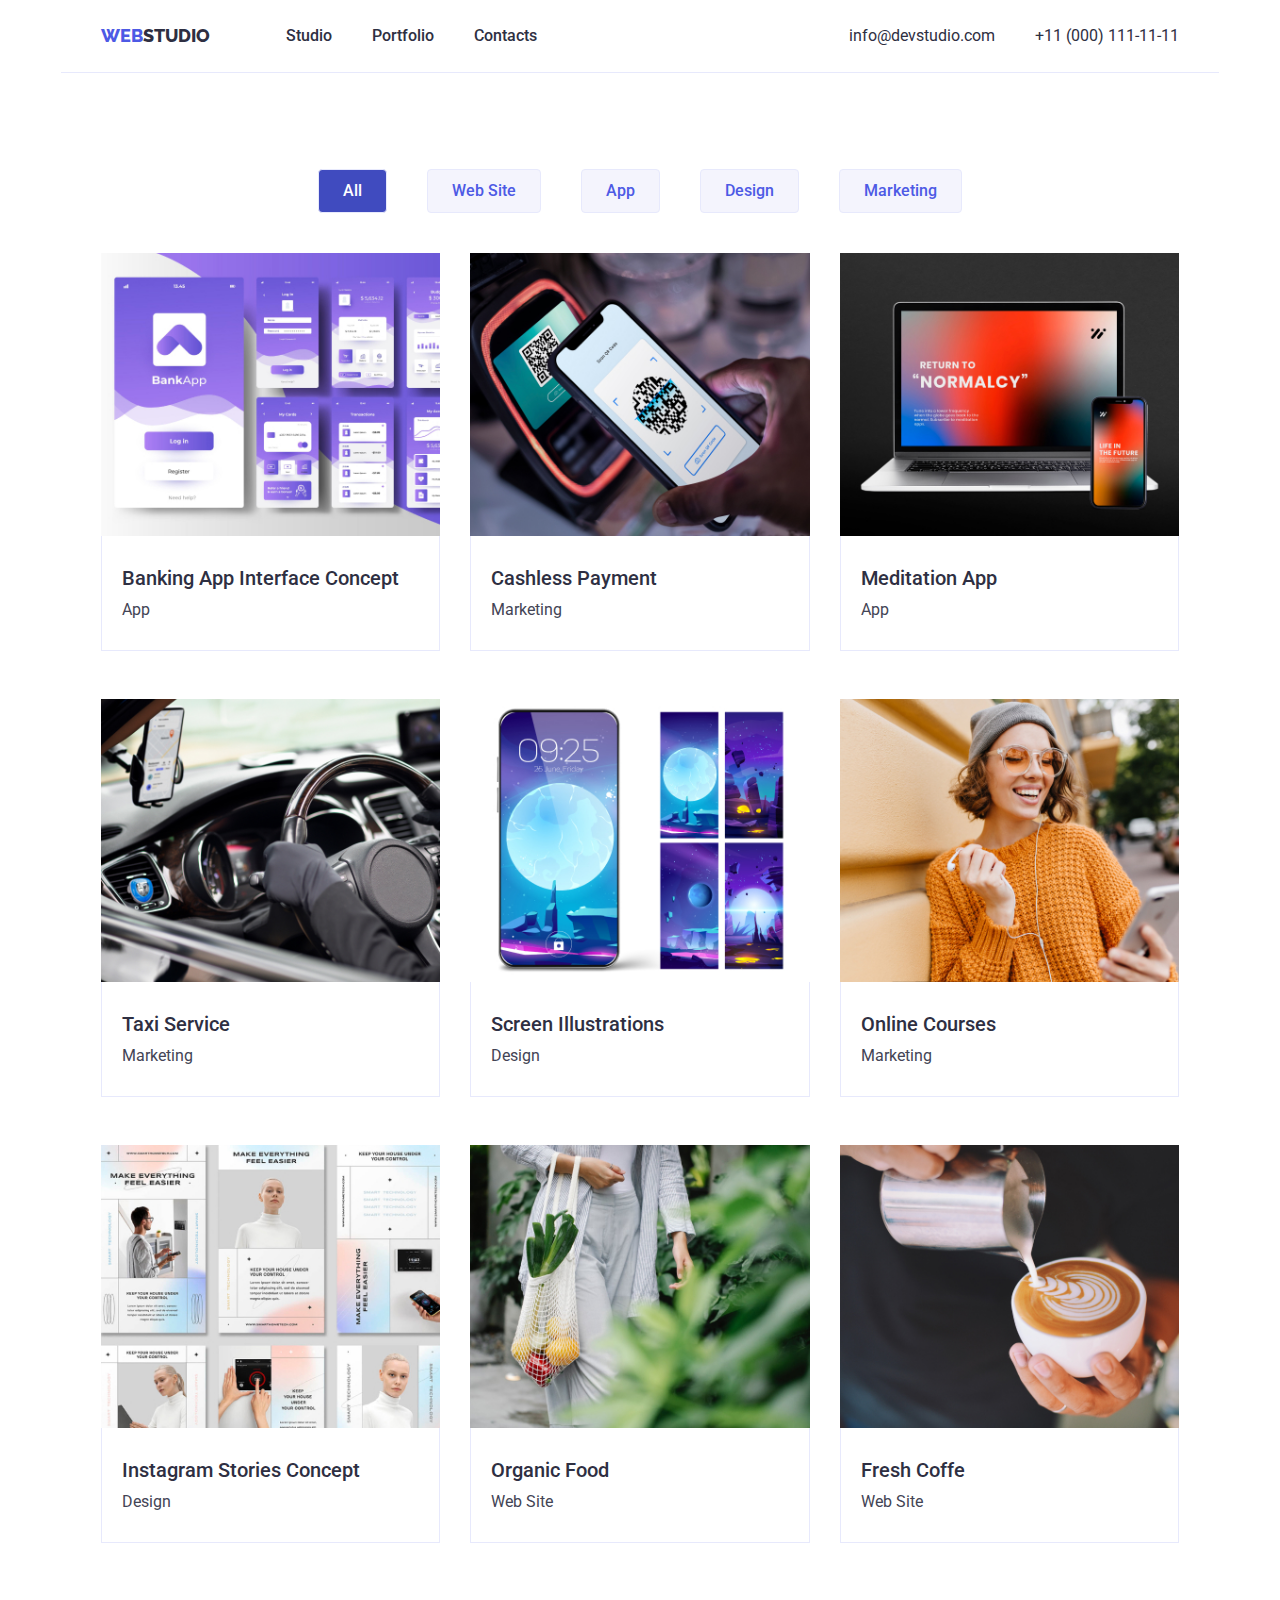
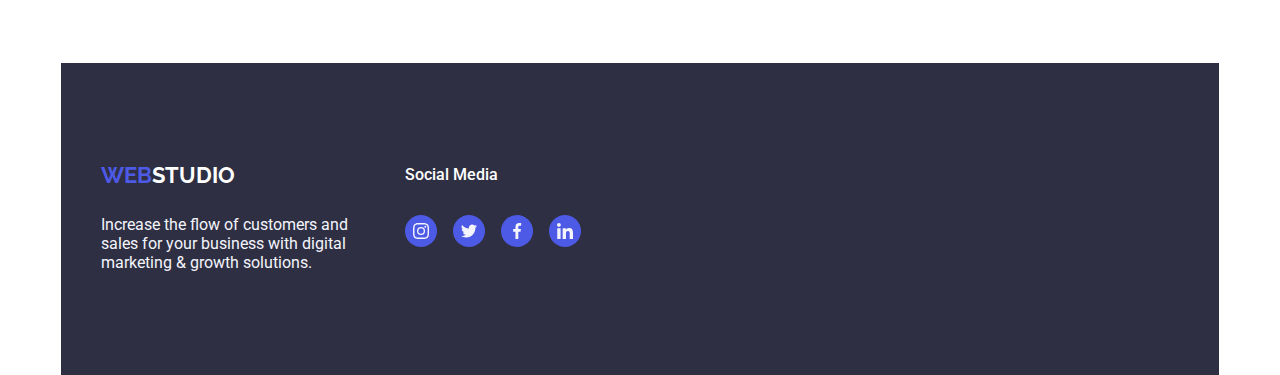
==== portfolio.html @ 5ac2f0c1 "cloning files from hw#4" ====
<!DOCTYPE html>
<html lang="en">

<head>
    <meta charset="UTF-8">
    <meta name="viewport" content="width=device-width, initial-scale=1.0">
    <title>Portfolio</title>
    <link rel="stylesheet" href="css/styles.css">
    <link rel="stylesheet" href="css/normalize.css">

    <link rel="preconnect" href="https://fonts.googleapis.com">
    <link rel="preconnect" href="https://fonts.gstatic.com" crossorigin>
    <link
        href="https://fonts.googleapis.com/css2?family=Raleway:wght@800&family=Roboto:wght@400;500;700;900&display=swap"
        rel="stylesheet">
</head>

<body>
    <div class="container">
        <header>
            <nav class="nav">
                <a href="index.html" class="logo">
                    <span class="logo-span">Web</span>Studio
                </a>
                <ul class="nav-list">
                    <li class="nav-list-item">
                        <a href="index.html">Studio</a>
                    </li>
                    <li class="nav-list-item">
                        <a href="portfolio.html">Portfolio</a>
                    </li>
                    <li class="nav-list-item">
                        <a href="#">Contacts</a>
                    </li>
                </ul>
            </nav>

            <address class="address">
                <a href="mailto:info@devstudio.com">info@devstudio.com</a>
                <a href="tel:+380000000000">+11 (000) 111-11-11</a>
            </address>
        </header>

        <main>
            <section class="section portfolio">
                <h2 class="portfolio-title" hidden>
                    Portfolio
                </h2>

                <ul class="portfolio-filter-list">
                    <li class="filter-list-item">
                        <button type="button" class="filter-buttons filter-active">All</button>
                    </li>
                    <li class="filter-list-item">
                        <button type="button" class="filter-buttons">Web Site</button>
                    </li>
                    <li class="filter-list-item">
                        <button type="button" class="filter-buttons">App</button>
                    </li>
                    <li class="filter-list-item">
                        <button type="button" class="filter-buttons">Design</button>
                    </li>
                    <li class="filter-list-item">
                        <button type="button" class="filter-buttons">Marketing</button>
                    </li>
                </ul>

                <ul class="portfolio-list">
                    <li class="portfolio-list-item">
                        <img src="images/portfolio1.jpg" alt="Portfolio image" class="list-item-img">
                        <div class="list-item-content">
                            <h3>Banking App Interface Concept</h3>
                            <p>App</p>
                        </div>
                    </li>
                    <li class="portfolio-list-item">
                        <img src="images/portfolio2.jpg" alt="Portfolio image" class="list-item-img">
                        <div class="list-item-content">
                            <h3>Cashless Payment</h3>
                            <p>Marketing</p>
                        </div>
                    </li>
                    <li class="portfolio-list-item">
                        <img src="images/portfolio3.jpg" alt="Portfolio image" class="list-item-img">
                        <div class="list-item-content">
                            <h3>Meditation App</h3>
                            <p>App</p>
                        </div>
                    </li>
                    <li class="portfolio-list-item">
                        <img src="images/portfolio4.jpg" alt="Portfolio image" class="list-item-img">
                        <div class="list-item-content">
                            <h3>Taxi Service</h3>
                            <p>Marketing</p>
                        </div>
                    </li>
                    <li class="portfolio-list-item">
                        <img src="images/portfolio5.jpg" alt="Portfolio image" class="list-item-img">
                        <div class="list-item-content">
                            <h3>Screen Illustrations</h3>
                            <p>Design</p>
                        </div>
                    </li>
                    <li class="portfolio-list-item">
                        <img src="images/portfolio6.jpg" alt="Portfolio image" class="list-item-img">
                        <div class="list-item-content">
                            <h3>Online Courses</h3>
                            <p>Marketing</p>
                        </div>
                    </li>
                    <li class="portfolio-list-item">
                        <img src="images/portfolio7.jpg" alt="Portfolio image" class="list-item-img">
                        <div class="list-item-content">
                            <h3>Instagram Stories Concept</h3>
                            <p>Design</p>
                        </div>
                    </li>
                    <li class="portfolio-list-item">
                        <img src="images/portfolio8.jpg" alt="Portfolio image" class="list-item-img">
                        <div class="list-item-content">
                            <h3>Organic Food</h3>
                            <p>Web Site</p>
                        </div>
                    </li>
                    <li class="portfolio-list-item">
                        <img src="images/portfolio9.jpg" alt="Portfolio image" class="list-item-img">
                        <div class="list-item-content">
                            <h3>Fresh Coffe</h3>
                            <p>Web Site</p>
                        </div>
                    </li>
                </ul>
            </section>
        </main>

        <footer class="footer">
            <div class="footer-logo">
                <a href="index.html" class="f-logo">
                    <span class="f-logo-span">Web</span>Studio
                </a>
                <p class="f-logo-text">
                    Increase the flow of customers and sales for your business with digital marketing & growth
                    solutions.
                </p>
            </div>

            <div class="footer-social">
                <h3 class="footer-social-title">
                    Social Media
                </h3>
                <ul class="footer-social-list">
                    <li class="footer-social-item">
                        <a href="#">
                            <svg class="footer-social-list-img" width="16" height="16" viewBox="0 0 16 16">
                                <use href="./images/svg/icons.svg#instagram"></use>
                            </svg>
                        </a>
                    </li>
                    <li class="footer-social-item">
                        <a href="#">
                            <svg class="footer-social-list-img" width="16" height="16" viewBox="0 0 16 16">
                                <use href="./images/svg/icons.svg#twitter"></use>
                            </svg>
                        </a>
                    </li>
                    <li class="footer-social-item">
                        <a href="#">
                            <svg class="footer-social-list-img" width="16" height="16" viewBox="0 0 16 16">
                                <use href="./images/svg/icons.svg#facebook"></use>
                            </svg>
                        </a>
                    </li>
                    <li class="footer-social-item">
                        <a href="#">
                            <svg class="footer-social-list-img" width="16" height="16" viewBox="0 0 16 16">
                                <use href="./images/svg/icons.svg#linkedin"></use>
                            </svg>
                        </a>
                    </li>
                </ul>
            </div>
        </footer>
    </div>
</body>

</html>
---- css/styles.css ----
:root {
    --white: #FFFFFF;
    --cloud: #F4F4FD;
    --cornflower: #E7E9FC;
    --iris: #4D5AE5;
    --slate: #434455;
    --navyblue: #2E2F42;
    --ocean: #404BBF;
    --green: #31D0AA;
    --lightslate: #8E8F99;
    --navybluemodal: #2E2F4266;
    --grey: #2E2F42B2;
    --diary: #FCFCFC;
}

body {
    margin: 0;
    padding: 0;
    font-family: "Roboto", sans-serif;
    font-size: 16px;
    font-weight: 400;
    line-height: 24px;
    letter-spacing: 2%;
}

h1, h2, h3, h4, h5, h6{
    margin: 0;
    padding: 0;
    text-transform: capitalize;
}

p{
    margin: 0;
    padding: 0;
    font-size: 16px;
    font-weight: 400;
    line-height: 1.5;
}

h1{
    font-weight: "Roboto", sans-serif;
    font-size: 56px;
    font-weight: bold;
    letter-spacing: 2%;
    line-height: 60px;
}

h2{
    font-weight: "Roboto", sans-serif;
    font-weight: bold;
    font-size: 36px;
    letter-spacing: 2%;
}

h3{
    font-family: "Roboto", sans-serif;
    font-weight: 500;
    font-size: 20px;
    letter-spacing: 2%;
}

p{
    font-family: "Roboto", sans-serif;
    font-weight: 400;
    font-size: 12px;
    line-height: 20px;
    letter-spacing: 4%;
}

.medium{
    font-family: "Roboto", sans-serif;
    font-weight: 500;
    font-size: 16px;
    line-height: 24px;
    letter-spacing: 4%;
}

.link{
    font-family: "Roboto", sans-serif;
    font-weight: 400;
    font-size: 12px;
    line-height: 16px;
    letter-spacing: 4%;
}

a{
    text-decoration: none;
    cursor: pointer;
}

button{
    border: none;
    outline: none;
    cursor: pointer;
}

ul{
    margin: 0;
    padding: 0;
    list-style: none;
}

img{
    width: 100%;
    height: auto;
}

.container{
    display: flex;
    flex-direction: column;
    justify-content: center;
    align-items: center;
    max-width: 1158px;
    width: 100%;
    margin: 0 auto;
}

header {
    display: flex;
    justify-content: center;
    align-items: center;
    width: 100%;
    border-bottom: 1px solid var(--cornflower);
    background: var(--white);
    padding: 24px 40px;
}

main{
    display: block;
    width: 100%;
}

.nav{
    display: flex;
    justify-content: space-between;
    align-items: center;
    gap: 76px;
}

.nav .logo {
    color: var(--navyblue);
    font-family: "Raleway", sans-serif;
    font-size: 18px;
    font-style: normal;
    font-weight: 800;
    text-transform: uppercase;
    text-decoration: none;
}
.nav .logo-span {
    color: var(--iris);
}

.nav-list {
    display: flex;
    justify-content: space-between;
    align-items: center;
    gap: 40px;
}

.nav-list-item a {
    font-weight: 500;
    color: var(--navyblue);
}

.nav-list-item a:active {
    color: var(--ocean);
    border-bottom: 2px solid var(--ocean);
}

.address {
    display: flex;
    align-items: flex-start;
    gap: 40px;
    margin-left: auto;
}
.address a {
    font-style: normal;
    color: var(--navyblue);
}

.address a:hover {
    color: var(--ocean);
}

.section{
    margin: 0;
    width: 100%;
    height: auto;
    display: flex;
}

.hero{
    justify-content: center;
    align-items: center;
    flex-direction: column;
    gap: 40px;
    background: linear-gradient(rgba(46, 47, 66, 0.70), rgba(46, 47, 66, 0.70)), url('./../images/people-office-1.jpg');
    height: 600px;
}

.title{
    text-align: center;
    color: var(--white);
}

.cta-btn{
    font-size: 16px;
    font-weight: 500;
    padding: 16px 32px;
    text-transform: capitalize;
    border-radius: 4px;
    color: var(--white);
    background: var(--iris);
    box-shadow: 0px 4px 4px 0px rgba(0, 0, 0, 0.15);
    transition: all 0.1s ease-in-out;
}

.cta-btn:hover{
    background: var(--ocean);
    color: var(--white);
}

.cta-btn:active{
    transform: scale(0.95);
}

.about{
    flex-direction: column;
    gap: 32px;
    padding: 120px 40px;
}

.about-title{
    text-align: center;
    color: var(--navyblue);
    font-size: 2rem;
    font-weight: 700;
    margin-bottom: 40px;
}

.about-list{
    display: flex;
    justify-content: space-between;
    align-items: center;
    gap: 40px;
}

.about-list-item{
    display: flex;
    flex-direction: column;
    gap: 8px;
    text-align: left;
}

.about-list-item-img{
    height: 112px;
    width: 100%;
    border-radius: 4px;
    background: var(--cloud);
    display: flex;
    justify-content: center;
    align-items: center;
}

.about-icon{
    fill: var(--navyblue);
}

.about-list-item h3{
    font-size: 20px;
    line-height: 24px;
    color: var(--navyblue);
}

.about-list-item p{
    font-size: 16px;
    font-style: normal;
    font-weight: 400;
    color: var(--slate);
}

.services{
    justify-content: center;
    align-items: center;
    flex-direction: column;
    gap: 32px;
    padding: 0 40px 120px;
}

.services-title{
    text-align: center;
    color: var(--navyblue);
    font-size: 32px;
    font-weight: 700;
    margin-bottom: 40px;
}

.services-list{
    display: flex;
    justify-content: space-between;
    align-items: center;
    gap: 40px;
}

.teams{
    justify-content: center;
    align-items: center;
    flex-direction: column;
    gap: 32px;
    padding: 120px 40px;
    background-color: var(--cloud);
}

.teams-title{
    text-align: center;
    color: var(--navyblue);
    font-size: 32px;
    font-weight: 700;
    margin-bottom: 40px;
}

.teams-list{
    display: flex;
    justify-content: space-between;
    align-items: center;
    gap: 40px;
}

.teams-list-item{
    display: flex;
    justify-content: center;
    align-items: center;
    flex-direction: column;
    gap: 32px;
    background: var(--white);
    border-radius: 0px 0px 4px 4px;
    box-shadow: 0px 2px 1px 0px rgba(46, 47, 66, 0.08), 0px 1px 1px 0px rgba(46, 47, 66, 0.16), 0px 1px 6px 0px rgba(46, 47, 66, 0.08);
}

.teams-list-item:hover{
    box-shadow: 0px 2px 2px 0px rgba(0, 0, 0, 0.12), 0px 2px 1px 0px rgba(0, 0, 0, 0.08), 0px 3px 1px 0px rgba(0, 0, 0, 0.10);
}

.teams-list-item-details{
    display: flex;
    width: 232px;
    flex-direction: column;
    justify-content: center;
    align-items: center;
    gap: 8px;
    margin-bottom: 32px;
}

.teams-list-item img{
    width: 100%;
    height: 100%;
    object-fit: cover;
}

.teams-list-item h3{
    font-size: 20px;
    color: var(--navyblue);
}

.teams-list-item p{
    font-size: 16px;
    color: var(--slate);
}

.teams-social-list{
    display: flex;
    justify-content: center;
    align-items: center;
    gap: 24px;
}

.social-list-item{
    width: 30px;
    height: 30px;
    padding: 8px;
    display: flex;
    justify-content: center;
    align-items: center;
    background: var(--iris);
    border-radius: 50%;
    cursor: pointer;
}

.teams-social-list li:hover{
    background-color: var(--green);
}

.social-list-img{
    fill: var(--cloud);
}


.customers{
    display: flex;
    justify-content: center;
    align-items: center;
    flex-direction: column;
    gap: 32px;
    padding: 120px 40px;
}

.customers-title{
    text-align: center;
    color: var(--navyblue);
    font-size: 32px;
    font-weight: 700;
    margin-bottom: 40px;
}

.customers-list{
    width: 100%;
    display: flex;
    align-items: center;
    gap: 24px;
}

.customers-list-item{
    width: 168px;
    height: 88px;
    border-radius: 4px;
    border: 1px solid var(--lightslate);
    display: flex;
    justify-content: center;
    align-items: center;
}

.customers-list-item:hover{
    border: 1px solid var(--ocean);
}

.customers-list-item-img{
    width: 100%;
    fill: var(--lightslate);
}

.customers-list-item-img:hover{
    fill: var(--ocean);
}

.portfolio{
    flex-direction: column;
    padding: 96px 40px 120px;
}

.portfolio-title{
    text-align: center;
    color: var(--navyblue);
    font-size: 32px;
    font-weight: 500;
    margin-bottom: 40px;
}

.portfolio-filter-list{
    display: flex;
    justify-content: center;
    align-items: center;
    gap: 40px;
    margin-bottom: 40px;
}

.portfolio-list{
    display: flex;
    justify-content: space-between;
    align-items: center;
    gap: 40px;
}

.filter-list-item .filter-buttons{
    font-size: 16px;
    font-weight: 500;
    color: var(--navyblue);
    padding: 12px 24px;
    border-radius: 4px;
    color: var(--iris);
    border: 1px solid var(--cornflower);
    background: var(--cloud);
    transition: all 0.3s ease-in-out;
}

.filter-list-item .filter-buttons:hover{
    background: var(--cornflower);
    color: var(--iris);
}

.filter-list-item .filter-active{
    background: var(--ocean);
    color: var(--white);
}

.filter-list-item .filter-active:hover{
    background: var(--iris);
    color: var(--white);
}

.portfolio-list{
    display: flex;
    flex-wrap: wrap;
    justify-content: space-between;
    align-items: center;
    row-gap: 48px;
    column-gap: 24px;
}

.portfolio-list-item{
    display: flex;
    flex-direction: column;
    background: var(--white);
    width: calc(33.33% - 20px);
    cursor: pointer;
    transition: all 0.3s ease-in-out;
}

.portfolio-list-item:hover{
    box-shadow: 0px 2px 2px 0px rgba(0, 0, 0, 0.12), 0px 2px 1px 0px rgba(0, 0, 0, 0.08), 0px 3px 1px 0px rgba(0, 0, 0, 0.10);
}

.portfolio-list-item img{
    width: 100%;
    object-fit: cover;
}

.portfolio-list-item .list-item-content{
    display: flex;
    flex-direction: column;
    gap: 10px;
    padding: 30px 20px;
    border-bottom: 1px solid var(--cornflower);
    border-left: 1px solid var(--cornflower);
    border-right: 1px solid var(--cornflower);
}

.list-item-content h3{
    font-size: 20px;
    color: var(--navyblue);
}

.list-item-content p{
    font-size: 16px;
    color: var(--slate);
}

.footer {
    display: flex;
    align-items: flex-start;
    gap: 40px;
    background: var(--navyblue);
    height: 312px;
    width: 100%;
    padding: 100px 40px 0;
}

.footer-logo{
    display: flex;
    justify-content: center;
    align-items: flex-start;
    flex-direction: column;
    gap: 8px;
}

.f-logo {
    color: var(--white);
    font-family: "Raleway", sans-serif;
    font-size: 22px;
    font-style: normal;
    font-weight: 700;
    text-transform: uppercase;
    text-decoration: none;
}

.f-logo-span {
    color: var(--iris);
}

.f-logo-text {
    font-size: 16px;
    color: var(--cloud);
    width: 264px;
    line-height: 1.2;
    margin-top: 20px;
}

.footer-social{
    display: flex;
    justify-content: center;
    align-items: flex-start;
    flex-direction: column;
    gap: 8px;
}

.footer-social-title{
    font-size: 16px;
    color: var(--white);
}

.footer-social-list{
    display: inline-flex;
    align-items: flex-start;
    gap: 16px;
    margin-top: 20px;
}

.footer-social-item{
    display: flex;
    justify-content: center;
    align-items: center;
    padding: 8px;
    background: var(--iris);
    border-radius: 50%;
    cursor: pointer;
}

.footer-social-list-img{
    width: 100%;
    fill: var(--cloud);
}

.footer-social-item:hover{
    background: var(--green);
}

li a{
    line-height: 0;
}
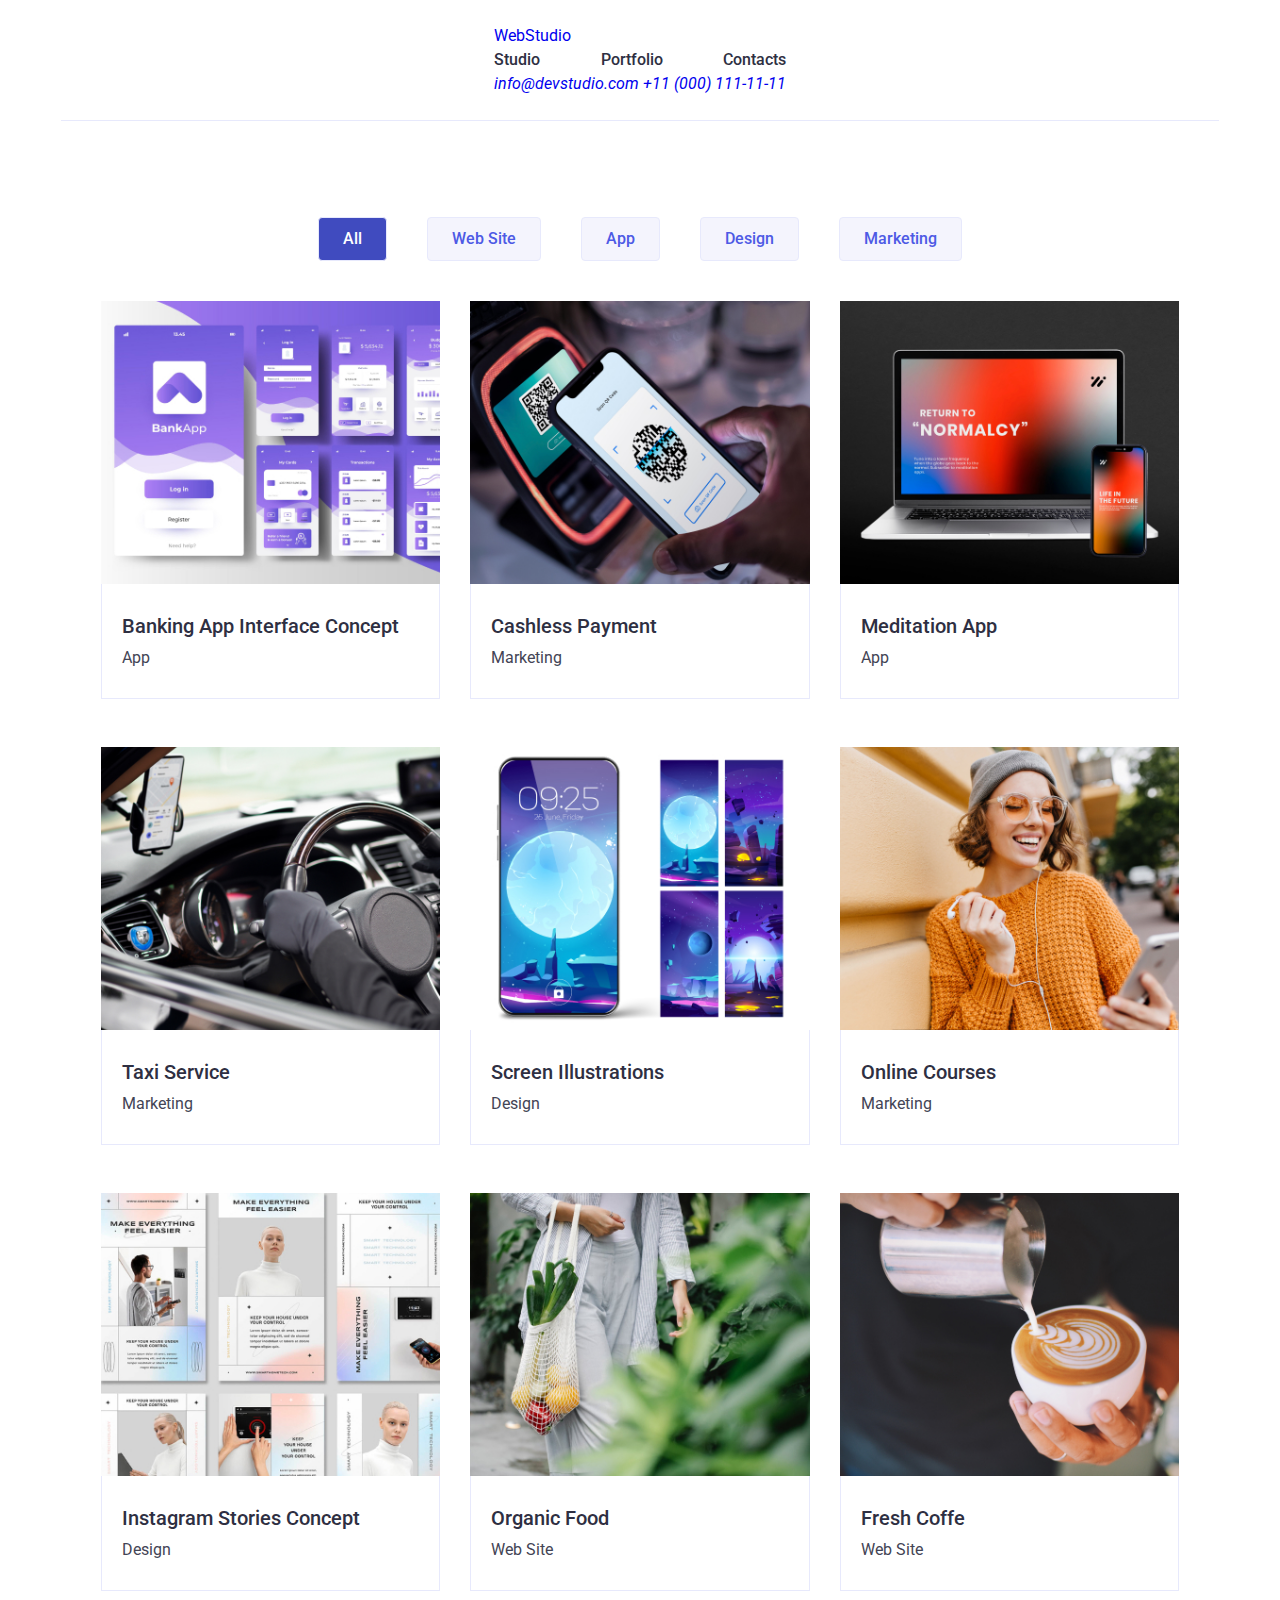
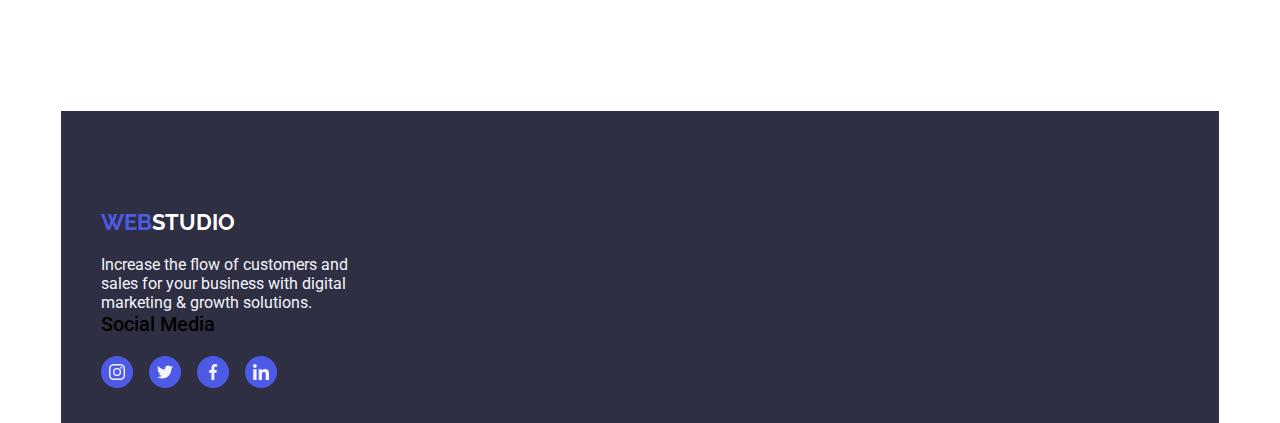
==== commit 50bd27f1: "hover slide not finished" ====
--- a/portfolio.html
+++ b/portfolio.html
@@ -17,168 +17,175 @@
 
 <body>
     <div class="container">
-        <header>
-            <nav class="nav">
-                <a href="index.html" class="logo">
-                    <span class="logo-span">Web</span>Studio
-                </a>
-                <ul class="nav-list">
-                    <li class="nav-list-item">
-                        <a href="index.html">Studio</a>
-                    </li>
-                    <li class="nav-list-item">
-                        <a href="portfolio.html">Portfolio</a>
-                    </li>
-                    <li class="nav-list-item">
-                        <a href="#">Contacts</a>
-                    </li>
-                </ul>
-            </nav>
-
-            <address class="address">
-                <a href="mailto:info@devstudio.com">info@devstudio.com</a>
-                <a href="tel:+380000000000">+11 (000) 111-11-11</a>
-            </address>
+        <header class="header">
+            <div class="header-container">
+                <nav class="header-nav">
+                    <a href="index.html" class="logo">
+                        <span class="logo-span">Web</span>Studio
+                    </a>
+                    <ul class="nav-list">
+                        <li class="nav-list-item">
+                            <a href="index.html">Studio</a>
+                        </li>
+                        <li class="nav-list-item">
+                            <a href="portfolio.html">Portfolio</a>
+                        </li>
+                        <li class="nav-list-item">
+                            <a href="#">Contacts</a>
+                        </li>
+                    </ul>
+                </nav>
+        
+                <address class="header-address">
+                    <a href="mailto:info@devstudio.com">info@devstudio.com</a>
+                    <a href="tel:+380000000000">+11 (000) 111-11-11</a>
+                </address>
+            </div>
         </header>
 
-        <main>
-            <section class="section portfolio">
-                <h2 class="portfolio-title" hidden>
-                    Portfolio
-                </h2>
+        <main class="main">
+            <section class="portfolio">
+                <div class="portfolio-container">
+                    <h2 class="portfolio-title" hidden>
+                        Portfolio
+                    </h2>
 
-                <ul class="portfolio-filter-list">
-                    <li class="filter-list-item">
-                        <button type="button" class="filter-buttons filter-active">All</button>
-                    </li>
-                    <li class="filter-list-item">
-                        <button type="button" class="filter-buttons">Web Site</button>
-                    </li>
-                    <li class="filter-list-item">
-                        <button type="button" class="filter-buttons">App</button>
-                    </li>
-                    <li class="filter-list-item">
-                        <button type="button" class="filter-buttons">Design</button>
-                    </li>
-                    <li class="filter-list-item">
-                        <button type="button" class="filter-buttons">Marketing</button>
-                    </li>
-                </ul>
+                    <ul class="portfolio-filter-list">
+                        <li class="filter-list-item">
+                            <button type="button" class="filter-buttons filter-active">All</button>
+                        </li>
+                        <li class="filter-list-item">
+                            <button type="button" class="filter-buttons">Web Site</button>
+                        </li>
+                        <li class="filter-list-item">
+                            <button type="button" class="filter-buttons">App</button>
+                        </li>
+                        <li class="filter-list-item">
+                            <button type="button" class="filter-buttons">Design</button>
+                        </li>
+                        <li class="filter-list-item">
+                            <button type="button" class="filter-buttons">Marketing</button>
+                        </li>
+                    </ul>
 
-                <ul class="portfolio-list">
-                    <li class="portfolio-list-item">
-                        <img src="images/portfolio1.jpg" alt="Portfolio image" class="list-item-img">
-                        <div class="list-item-content">
-                            <h3>Banking App Interface Concept</h3>
-                            <p>App</p>
-                        </div>
-                    </li>
-                    <li class="portfolio-list-item">
-                        <img src="images/portfolio2.jpg" alt="Portfolio image" class="list-item-img">
-                        <div class="list-item-content">
-                            <h3>Cashless Payment</h3>
-                            <p>Marketing</p>
-                        </div>
-                    </li>
-                    <li class="portfolio-list-item">
-                        <img src="images/portfolio3.jpg" alt="Portfolio image" class="list-item-img">
-                        <div class="list-item-content">
-                            <h3>Meditation App</h3>
-                            <p>App</p>
-                        </div>
-                    </li>
-                    <li class="portfolio-list-item">
-                        <img src="images/portfolio4.jpg" alt="Portfolio image" class="list-item-img">
-                        <div class="list-item-content">
-                            <h3>Taxi Service</h3>
-                            <p>Marketing</p>
-                        </div>
-                    </li>
-                    <li class="portfolio-list-item">
-                        <img src="images/portfolio5.jpg" alt="Portfolio image" class="list-item-img">
-                        <div class="list-item-content">
-                            <h3>Screen Illustrations</h3>
-                            <p>Design</p>
-                        </div>
-                    </li>
-                    <li class="portfolio-list-item">
-                        <img src="images/portfolio6.jpg" alt="Portfolio image" class="list-item-img">
-                        <div class="list-item-content">
-                            <h3>Online Courses</h3>
-                            <p>Marketing</p>
-                        </div>
-                    </li>
-                    <li class="portfolio-list-item">
-                        <img src="images/portfolio7.jpg" alt="Portfolio image" class="list-item-img">
-                        <div class="list-item-content">
-                            <h3>Instagram Stories Concept</h3>
-                            <p>Design</p>
-                        </div>
-                    </li>
-                    <li class="portfolio-list-item">
-                        <img src="images/portfolio8.jpg" alt="Portfolio image" class="list-item-img">
-                        <div class="list-item-content">
-                            <h3>Organic Food</h3>
-                            <p>Web Site</p>
-                        </div>
-                    </li>
-                    <li class="portfolio-list-item">
-                        <img src="images/portfolio9.jpg" alt="Portfolio image" class="list-item-img">
-                        <div class="list-item-content">
-                            <h3>Fresh Coffe</h3>
-                            <p>Web Site</p>
-                        </div>
-                    </li>
-                </ul>
+                    <ul class="portfolio-list">
+                        <li class="portfolio-list-item">
+                            <img src="images/portfolio1.jpg" alt="Portfolio image" class="list-item-img">
+                            <div class="list-item-content">
+                                <h3>Banking App Interface Concept</h3>
+                                <p>App</p>
+                            </div>
+                        </li>
+                        <li class="portfolio-list-item">
+                            <img src="images/portfolio2.jpg" alt="Portfolio image" class="list-item-img">
+                            <div class="list-item-content">
+                                <h3>Cashless Payment</h3>
+                                <p>Marketing</p>
+                            </div>
+                        </li>
+                        <li class="portfolio-list-item">
+                            <img src="images/portfolio3.jpg" alt="Portfolio image" class="list-item-img">
+                            <div class="list-item-content">
+                                <h3>Meditation App</h3>
+                                <p>App</p>
+                            </div>
+                        </li>
+                        <li class="portfolio-list-item">
+                            <img src="images/portfolio4.jpg" alt="Portfolio image" class="list-item-img">
+                            <div class="list-item-content">
+                                <h3>Taxi Service</h3>
+                                <p>Marketing</p>
+                            </div>
+                        </li>
+                        <li class="portfolio-list-item">
+                            <img src="images/portfolio5.jpg" alt="Portfolio image" class="list-item-img">
+                            <div class="list-item-content">
+                                <h3>Screen Illustrations</h3>
+                                <p>Design</p>
+                            </div>
+                        </li>
+                        <li class="portfolio-list-item">
+                            <img src="images/portfolio6.jpg" alt="Portfolio image" class="list-item-img">
+                            <div class="list-item-content">
+                                <h3>Online Courses</h3>
+                                <p>Marketing</p>
+                            </div>
+                        </li>
+                        <li class="portfolio-list-item">
+                            <img src="images/portfolio7.jpg" alt="Portfolio image" class="list-item-img">
+                            <div class="list-item-content">
+                                <h3>Instagram Stories Concept</h3>
+                                <p>Design</p>
+                            </div>
+                        </li>
+                        <li class="portfolio-list-item">
+                            <img src="images/portfolio8.jpg" alt="Portfolio image" class="list-item-img">
+                            <div class="list-item-content">
+                                <h3>Organic Food</h3>
+                                <p>Web Site</p>
+                            </div>
+                        </li>
+                        <li class="portfolio-list-item">
+                            <img src="images/portfolio9.jpg" alt="Portfolio image" class="list-item-img">
+                            <div class="list-item-content">
+                                <h3>Fresh Coffe</h3>
+                                <p>Web Site</p>
+                            </div>
+                        </li>
+                    </ul>
+                </div>
             </section>
         </main>
 
         <footer class="footer">
-            <div class="footer-logo">
-                <a href="index.html" class="f-logo">
-                    <span class="f-logo-span">Web</span>Studio
-                </a>
-                <p class="f-logo-text">
-                    Increase the flow of customers and sales for your business with digital marketing & growth
-                    solutions.
-                </p>
-            </div>
-
-            <div class="footer-social">
-                <h3 class="footer-social-title">
-                    Social Media
-                </h3>
-                <ul class="footer-social-list">
-                    <li class="footer-social-item">
-                        <a href="#">
-                            <svg class="footer-social-list-img" width="16" height="16" viewBox="0 0 16 16">
-                                <use href="./images/svg/icons.svg#instagram"></use>
-                            </svg>
+            <ul class="footer-list">
+                <li class="footer-list-item">
+                    <h3 class="footer-item-title">
+                        <a href="index.html" class="f-logo">
+                            <span class="f-logo-span">Web</span>Studio
                         </a>
-                    </li>
-                    <li class="footer-social-item">
-                        <a href="#">
-                            <svg class="footer-social-list-img" width="16" height="16" viewBox="0 0 16 16">
-                                <use href="./images/svg/icons.svg#twitter"></use>
-                            </svg>
-                        </a>
-                    </li>
-                    <li class="footer-social-item">
-                        <a href="#">
-                            <svg class="footer-social-list-img" width="16" height="16" viewBox="0 0 16 16">
-                                <use href="./images/svg/icons.svg#facebook"></use>
-                            </svg>
-                        </a>
-                    </li>
-                    <li class="footer-social-item">
-                        <a href="#">
-                            <svg class="footer-social-list-img" width="16" height="16" viewBox="0 0 16 16">
-                                <use href="./images/svg/icons.svg#linkedin"></use>
-                            </svg>
-                        </a>
-                    </li>
-                </ul>
-            </div>
+                    </h3>
+                    <p class="f-logo-text">
+                        Increase the flow of customers and sales for your business with digital marketing & growth
+                        solutions.
+                    </p>
+                </li>
+                <li class="footer-list-item">
+                    <h3 class="footer-item-title">
+                        Social Media
+                    </h3>
+                    <ul class="footer-social-list">
+                        <li class="footer-social-item">
+                            <a href="#">
+                                <svg class="footer-social-list-img" width="16" height="16">
+                                    <use href="./images/svg/icons.svg#instagram"></use>
+                                </svg>
+                            </a>
+                        </li>
+                        <li class="footer-social-item">
+                            <a href="#">
+                                <svg class="footer-social-list-img" width="16" height="16">
+                                    <use href="./images/svg/icons.svg#twitter"></use>
+                                </svg>
+                            </a>
+                        </li>
+                        <li class="footer-social-item">
+                            <a href="#">
+                                <svg class="footer-social-list-img" width="16" height="16">
+                                    <use href="./images/svg/icons.svg#facebook"></use>
+                                </svg>
+                            </a>
+                        </li>
+                        <li class="footer-social-item">
+                            <a href="#">
+                                <svg class="footer-social-list-img" width="16" height="16">
+                                    <use href="./images/svg/icons.svg#linkedin"></use>
+                                </svg>
+                            </a>
+                        </li>
+                    </ul>
+                </li>
+            </ul>
         </footer>
     </div>
 </body>
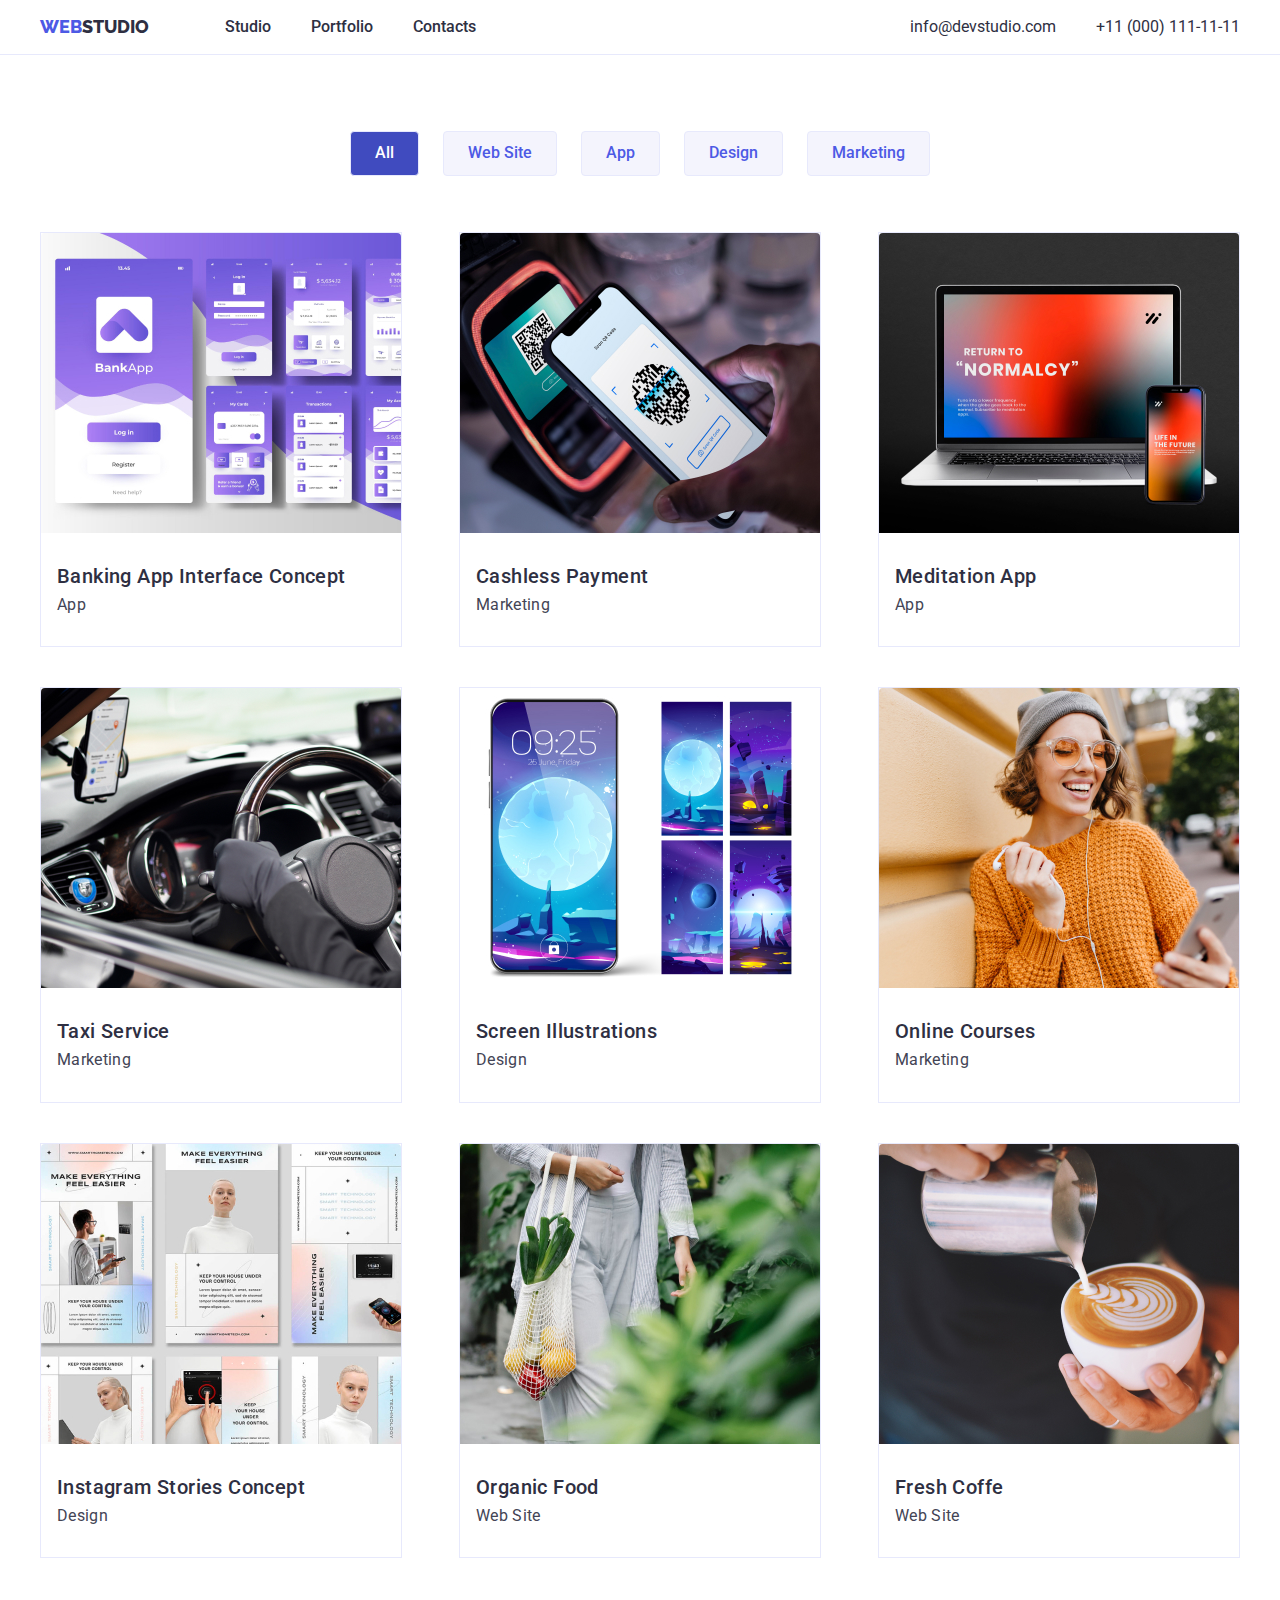
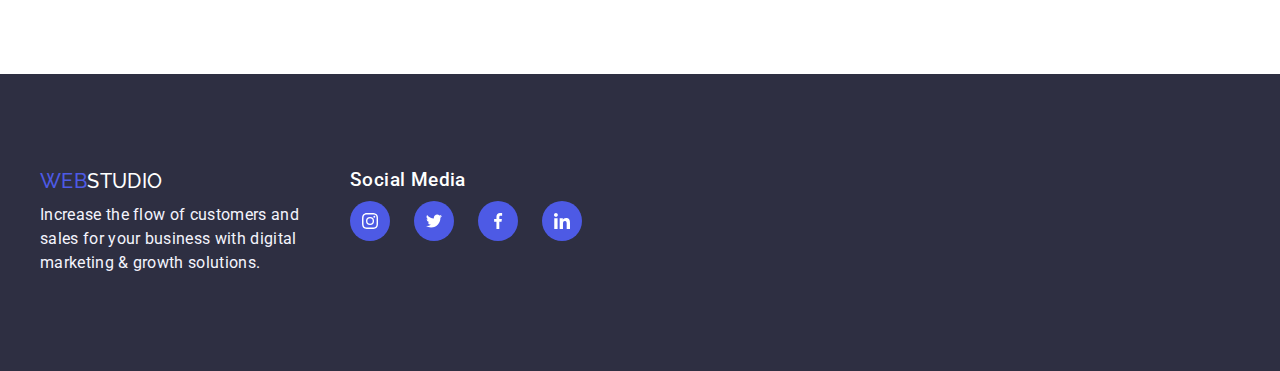
==== commit d1b86790: "fixing layouts and designs" ====
--- a/portfolio.html
+++ b/portfolio.html
@@ -16,178 +16,174 @@
 </head>
 
 <body>
-    <div class="container">
-        <header class="header">
-            <div class="header-container">
-                <nav class="header-nav">
-                    <a href="index.html" class="logo">
+    <header class="header">
+        <div class="header-container">
+            <nav class="header-nav">
+                <a href="index.html" class="logo">
+                    <span class="logo-span">Web</span>Studio
+                </a>
+                <ul class="nav-lists">
+                    <li>
+                        <a href="index.html">Studio</a>
+                    </li>
+                    <li>
+                        <a href="portfolio.html">Portfolio</a>
+                    </li>
+                    <li>
+                        <a href="#">Contacts</a>
+                    </li>
+                </ul>
+            </nav>
+    
+            <address class="header-address">
+                <a href="mailto:info@devstudio.com">info@devstudio.com</a>
+                <a href="tel:+380000000000">+11 (000) 111-11-11</a>
+            </address>
+        </div>
+    </header>
+
+    <main class="main">
+        <section class="portfolio">
+            <div class="portfolio-container">
+                <ul class="portfolio-filter-lists">
+                    <li class="filter-list-item">
+                        <button type="button" class="filter-buttons filter-active">All</button>
+                    </li>
+                    <li class="filter-list-item">
+                        <button type="button" class="filter-buttons">Web Site</button>
+                    </li>
+                    <li class="filter-list-item">
+                        <button type="button" class="filter-buttons">App</button>
+                    </li>
+                    <li class="filter-list-item">
+                        <button type="button" class="filter-buttons">Design</button>
+                    </li>
+                    <li class="filter-list-item">
+                        <button type="button" class="filter-buttons">Marketing</button>
+                    </li>
+                </ul>
+
+                <ul class="portfolio-lists">
+                    <li class="portfolio-list-item">
+                        <img src="images/portfolio1.jpg" alt="Portfolio image" />
+                        <div class="list-item-content">
+                            <h3>Banking App Interface Concept</h3>
+                            <p>App</p>
+                        </div>
+                    </li>
+                    <li class="portfolio-list-item">
+                        <img src="images/portfolio2.jpg" alt="Portfolio image" />
+                        <div class="list-item-content">
+                            <h3>Cashless Payment</h3>
+                            <p>Marketing</p>
+                        </div>
+                    </li>
+                    <li class="portfolio-list-item">
+                        <img src="images/portfolio3.jpg" alt="Portfolio image" />
+                        <div class="list-item-content">
+                            <h3>Meditation App</h3>
+                            <p>App</p>
+                        </div>
+                    </li>
+                    <li class="portfolio-list-item">
+                        <img src="images/portfolio4.jpg" alt="Portfolio image" />
+                        <div class="list-item-content">
+                            <h3>Taxi Service</h3>
+                            <p>Marketing</p>
+                        </div>
+                    </li>
+                    <li class="portfolio-list-item">
+                        <img src="images/portfolio5.jpg" alt="Portfolio image" />
+                        <div class="list-item-content">
+                            <h3>Screen Illustrations</h3>
+                            <p>Design</p>
+                        </div>
+                    </li>
+                    <li class="portfolio-list-item">
+                        <img src="images/portfolio6.jpg" alt="Portfolio image" />
+                        <div class="list-item-content">
+                            <h3>Online Courses</h3>
+                            <p>Marketing</p>
+                        </div>
+                    </li>
+                    <li class="portfolio-list-item">
+                        <img src="images/portfolio7.jpg" alt="Portfolio image" />
+                        <div class="list-item-content">
+                            <h3>Instagram Stories Concept</h3>
+                            <p>Design</p>
+                        </div>
+                    </li>
+                    <li class="portfolio-list-item">
+                        <img src="images/portfolio8.jpg" alt="Portfolio image" />
+                        <div class="list-item-content">
+                            <h3>Organic Food</h3>
+                            <p>Web Site</p>
+                        </div>
+                    </li>
+                    <li class="portfolio-list-item">
+                        <img src="images/portfolio9.jpg" alt="Portfolio image" />
+                        <div class="list-item-content">
+                            <h3>Fresh Coffe</h3>
+                            <p>Web Site</p>
+                        </div>
+                    </li>
+                </ul>
+            </div>
+        </section>
+    </main>
+
+    <footer class="footer">
+        <div class="footer-container">
+            <ul class="footer-lists">
+                <li class="footer-list-item">
+                    <h3 class="logo">
                         <span class="logo-span">Web</span>Studio
-                    </a>
-                    <ul class="nav-list">
-                        <li class="nav-list-item">
-                            <a href="index.html">Studio</a>
-                        </li>
-                        <li class="nav-list-item">
-                            <a href="portfolio.html">Portfolio</a>
-                        </li>
-                        <li class="nav-list-item">
-                            <a href="#">Contacts</a>
-                        </li>
-                    </ul>
-                </nav>
-        
-                <address class="header-address">
-                    <a href="mailto:info@devstudio.com">info@devstudio.com</a>
-                    <a href="tel:+380000000000">+11 (000) 111-11-11</a>
-                </address>
-            </div>
-        </header>
-
-        <main class="main">
-            <section class="portfolio">
-                <div class="portfolio-container">
-                    <h2 class="portfolio-title" hidden>
-                        Portfolio
-                    </h2>
-
-                    <ul class="portfolio-filter-list">
-                        <li class="filter-list-item">
-                            <button type="button" class="filter-buttons filter-active">All</button>
-                        </li>
-                        <li class="filter-list-item">
-                            <button type="button" class="filter-buttons">Web Site</button>
-                        </li>
-                        <li class="filter-list-item">
-                            <button type="button" class="filter-buttons">App</button>
-                        </li>
-                        <li class="filter-list-item">
-                            <button type="button" class="filter-buttons">Design</button>
-                        </li>
-                        <li class="filter-list-item">
-                            <button type="button" class="filter-buttons">Marketing</button>
-                        </li>
-                    </ul>
-
-                    <ul class="portfolio-list">
-                        <li class="portfolio-list-item">
-                            <img src="images/portfolio1.jpg" alt="Portfolio image" class="list-item-img">
-                            <div class="list-item-content">
-                                <h3>Banking App Interface Concept</h3>
-                                <p>App</p>
-                            </div>
-                        </li>
-                        <li class="portfolio-list-item">
-                            <img src="images/portfolio2.jpg" alt="Portfolio image" class="list-item-img">
-                            <div class="list-item-content">
-                                <h3>Cashless Payment</h3>
-                                <p>Marketing</p>
-                            </div>
-                        </li>
-                        <li class="portfolio-list-item">
-                            <img src="images/portfolio3.jpg" alt="Portfolio image" class="list-item-img">
-                            <div class="list-item-content">
-                                <h3>Meditation App</h3>
-                                <p>App</p>
-                            </div>
-                        </li>
-                        <li class="portfolio-list-item">
-                            <img src="images/portfolio4.jpg" alt="Portfolio image" class="list-item-img">
-                            <div class="list-item-content">
-                                <h3>Taxi Service</h3>
-                                <p>Marketing</p>
-                            </div>
-                        </li>
-                        <li class="portfolio-list-item">
-                            <img src="images/portfolio5.jpg" alt="Portfolio image" class="list-item-img">
-                            <div class="list-item-content">
-                                <h3>Screen Illustrations</h3>
-                                <p>Design</p>
-                            </div>
-                        </li>
-                        <li class="portfolio-list-item">
-                            <img src="images/portfolio6.jpg" alt="Portfolio image" class="list-item-img">
-                            <div class="list-item-content">
-                                <h3>Online Courses</h3>
-                                <p>Marketing</p>
-                            </div>
-                        </li>
-                        <li class="portfolio-list-item">
-                            <img src="images/portfolio7.jpg" alt="Portfolio image" class="list-item-img">
-                            <div class="list-item-content">
-                                <h3>Instagram Stories Concept</h3>
-                                <p>Design</p>
-                            </div>
-                        </li>
-                        <li class="portfolio-list-item">
-                            <img src="images/portfolio8.jpg" alt="Portfolio image" class="list-item-img">
-                            <div class="list-item-content">
-                                <h3>Organic Food</h3>
-                                <p>Web Site</p>
-                            </div>
-                        </li>
-                        <li class="portfolio-list-item">
-                            <img src="images/portfolio9.jpg" alt="Portfolio image" class="list-item-img">
-                            <div class="list-item-content">
-                                <h3>Fresh Coffe</h3>
-                                <p>Web Site</p>
-                            </div>
-                        </li>
-                    </ul>
-                </div>
-            </section>
-        </main>
-
-        <footer class="footer">
-            <ul class="footer-list">
-                <li class="footer-list-item">
-                    <h3 class="footer-item-title">
-                        <a href="index.html" class="f-logo">
-                            <span class="f-logo-span">Web</span>Studio
-                        </a>
                     </h3>
-                    <p class="f-logo-text">
+                    <p>
                         Increase the flow of customers and sales for your business with digital marketing & growth
                         solutions.
                     </p>
                 </li>
                 <li class="footer-list-item">
-                    <h3 class="footer-item-title">
+                    <h3>
                         Social Media
                     </h3>
-                    <ul class="footer-social-list">
+                    <ul class="footer-social-lists">
                         <li class="footer-social-item">
                             <a href="#">
-                                <svg class="footer-social-list-img" width="16" height="16">
+                                <svg width="16" height="16">
                                     <use href="./images/svg/icons.svg#instagram"></use>
                                 </svg>
                             </a>
                         </li>
                         <li class="footer-social-item">
                             <a href="#">
-                                <svg class="footer-social-list-img" width="16" height="16">
+                                <svg width="16" height="16">
                                     <use href="./images/svg/icons.svg#twitter"></use>
                                 </svg>
                             </a>
                         </li>
                         <li class="footer-social-item">
                             <a href="#">
-                                <svg class="footer-social-list-img" width="16" height="16">
+                                <svg width="16" height="16">
                                     <use href="./images/svg/icons.svg#facebook"></use>
                                 </svg>
                             </a>
                         </li>
                         <li class="footer-social-item">
                             <a href="#">
-                                <svg class="footer-social-list-img" width="16" height="16">
+                                <svg width="16" height="16">
                                     <use href="./images/svg/icons.svg#linkedin"></use>
                                 </svg>
                             </a>
                         </li>
                     </ul>
                 </li>
+                <li class="footer-list-item"></li>
+                <li class="footer-list-item"></li>
             </ul>
-        </footer>
-    </div>
+        </div>
+    </footer>
 </body>
 
 </html>--- a/css/styles.css
+++ b/css/styles.css
@@ -11,133 +11,72 @@
     --navybluemodal: #2E2F4266;
     --grey: #2E2F42B2;
     --diary: #FCFCFC;
+    --transition: 250ms ease-in-out;
+    --animation-timing-function: cubic-bezier(0.4, 0, 0.2, 1);
 }
 
 body {
     margin: 0;
     padding: 0;
+    box-sizing: border-box;
     font-family: "Roboto", sans-serif;
-    font-size: 16px;
-    font-weight: 400;
-    line-height: 24px;
-    letter-spacing: 2%;
-}
-
-h1, h2, h3, h4, h5, h6{
+}
+
+h1,
+h2,
+h3,
+h4,
+h5,
+h6 {
     margin: 0;
     padding: 0;
-    text-transform: capitalize;
+    font-family: "Raleway", sans-serif;
 }
 
 p{
     margin: 0;
     padding: 0;
-    font-size: 16px;
-    font-weight: 400;
-    line-height: 1.5;
-}
-
-h1{
-    font-weight: "Roboto", sans-serif;
-    font-size: 56px;
-    font-weight: bold;
-    letter-spacing: 2%;
-    line-height: 60px;
-}
-
-h2{
-    font-weight: "Roboto", sans-serif;
-    font-weight: bold;
-    font-size: 36px;
-    letter-spacing: 2%;
-}
-
-h3{
     font-family: "Roboto", sans-serif;
-    font-weight: 500;
-    font-size: 20px;
-    letter-spacing: 2%;
-}
-
-p{
-    font-family: "Roboto", sans-serif;
-    font-weight: 400;
-    font-size: 12px;
-    line-height: 20px;
-    letter-spacing: 4%;
-}
-
-.medium{
-    font-family: "Roboto", sans-serif;
-    font-weight: 500;
-    font-size: 16px;
-    line-height: 24px;
-    letter-spacing: 4%;
-}
-
-.link{
-    font-family: "Roboto", sans-serif;
-    font-weight: 400;
-    font-size: 12px;
-    line-height: 16px;
-    letter-spacing: 4%;
-}
-
-a{
+}
+
+a {
     text-decoration: none;
-    cursor: pointer;
-}
-
-button{
+}
+
+ul {
+    list-style: none;
+    padding: 0;
+}
+
+button {
     border: none;
     outline: none;
     cursor: pointer;
 }
 
-ul{
-    margin: 0;
-    padding: 0;
-    list-style: none;
-}
-
-img{
-    width: 100%;
-    height: auto;
-}
-
-.container{
-    display: flex;
-    flex-direction: column;
-    justify-content: center;
-    align-items: center;
-    max-width: 1158px;
-    width: 100%;
-    margin: 0 auto;
-}
-
-header {
-    display: flex;
-    justify-content: center;
-    align-items: center;
+.header{
     width: 100%;
     border-bottom: 1px solid var(--cornflower);
     background: var(--white);
-    padding: 24px 40px;
-}
-
-main{
-    display: block;
-    width: 100%;
-}
-
-.nav{
+}
+
+.header-container {
+    max-width: 1200px;
+    margin: 0 auto;
     display: flex;
     justify-content: space-between;
     align-items: center;
+    padding: 2px 0px;
+}
+
+.header-nav{
+    display: flex;
+    justify-content: space-between;
+    align-items: center;
     gap: 76px;
 }
 
-.nav .logo {
+.header-nav .logo {
     color: var(--navyblue);
     font-family: "Raleway", sans-serif;
     font-size: 18px;
@@ -146,64 +85,91 @@
     text-transform: uppercase;
     text-decoration: none;
 }
-.nav .logo-span {
+
+.header-nav .logo-span {
     color: var(--iris);
 }
 
-.nav-list {
-    display: flex;
-    justify-content: space-between;
-    align-items: center;
-    gap: 40px;
-}
-
-.nav-list-item a {
-    font-weight: 500;
-    color: var(--navyblue);
-}
-
-.nav-list-item a:active {
-    color: var(--ocean);
-    border-bottom: 2px solid var(--ocean);
-}
-
-.address {
-    display: flex;
-    align-items: flex-start;
-    gap: 40px;
-    margin-left: auto;
-}
-.address a {
+.nav-lists{
+    display: flex;
+    justify-content: center;
+    align-items: center;
+    gap: 40px;
+}
+
+.nav-lists li{
+    position: relative;
+}
+
+.nav-lists li::after{
+    content: "";
+    position: absolute;
+    bottom: -20px;
+    left: 0;
+    width: 0%;
+    height: 4px;
+    border-radius: 2px;
+    background: var(--iris);
+}
+
+.nav-lists li:hover::after{
+    width: 100%;
+}
+
+.nav-lists li a{
+    font-weight: 500;
+    color: var(--navyblue);
+}
+
+.nav-lists li a:hover{
+    color: var(--iris);
+}
+
+.header-address {
+    display: flex;
+    align-items: center;
+    gap: 40px;
+}
+
+.header-address a {
     font-style: normal;
     color: var(--navyblue);
 }
 
-.address a:hover {
-    color: var(--ocean);
-}
-
-.section{
-    margin: 0;
-    width: 100%;
-    height: auto;
-    display: flex;
-}
-
-.hero{
+.header-address a:hover {
+    color: var(--iris);
+}
+
+main {
+    display: block;
+    width: 100%;
+}
+
+.hero {
+    background: linear-gradient(rgba(46, 47, 66, 0.70), rgba(46, 47, 66, 0.70)), url('./../images/people-office-1.jpg');
+    width: 100%;
+}
+
+.hero-container{
+    max-width: 1200px;
+    margin: 0 auto;
+    height: 600px;
+    display: flex;
     justify-content: center;
     align-items: center;
     flex-direction: column;
     gap: 40px;
-    background: linear-gradient(rgba(46, 47, 66, 0.70), rgba(46, 47, 66, 0.70)), url('./../images/people-office-1.jpg');
-    height: 600px;
-}
-
-.title{
+}
+
+.hero-container h1 {
+    font-size: 56px;
+    font-style: normal;
+    font-weight: 700;
     text-align: center;
     color: var(--white);
 }
 
-.cta-btn{
+.hero-container button {
     font-size: 16px;
     font-weight: 500;
     padding: 16px 32px;
@@ -215,262 +181,266 @@
     transition: all 0.1s ease-in-out;
 }
 
-.cta-btn:hover{
+.hero-container button:hover {
     background: var(--ocean);
     color: var(--white);
 }
 
-.cta-btn:active{
+.hero-container button:active {
     transform: scale(0.95);
 }
 
 .about{
-    flex-direction: column;
-    gap: 32px;
-    padding: 120px 40px;
-}
-
-.about-title{
-    text-align: center;
-    color: var(--navyblue);
-    font-size: 2rem;
-    font-weight: 700;
-    margin-bottom: 40px;
-}
-
-.about-list{
-    display: flex;
-    justify-content: space-between;
-    align-items: center;
-    gap: 40px;
-}
-
-.about-list-item{
+    width: 100%;
+}
+
+.about-container{
+    max-width: 1200px;
+    margin: 0 auto;
+    padding: 80px 0px;
+}
+
+.about-lists{
+    display: flex;
+    justify-content: center;
+    align-items: center;
+    gap: 40px;
+}
+
+.about-list-item {
     display: flex;
     flex-direction: column;
     gap: 8px;
-    text-align: left;
-}
-
-.about-list-item-img{
+}
+
+.about-list-item-icon {
     height: 112px;
     width: 100%;
+    border-radius: 4px 4px 0px 0px;
+    background: var(--cloud);
+    display: flex;
+    justify-content: center;
+    align-items: center;
+}
+
+.about-list-item h3 {
+    font-size: 20px;
+    font-family: "Roboto", sans-serif;
+    font-weight: 500;
+    letter-spacing: 0.4px;
+    color: var(--navyblue);
+}
+
+.about-list-item p {
+    color: var(--slate);
+    letter-spacing: 0.32px;
+    line-height: 24px;
+}
+
+.services{
+    width: 100%;
+}
+
+.services-container{
+    max-width: 1200px;
+    margin: 0 auto;
+    padding-bottom: 80px;
+}
+
+.services-container h2{
+    font-size: 32px;
+    font-style: normal;
+    font-weight: 700;
+    text-align: center;
+    color: var(--navyblue);
+    margin-bottom: 40px;
+}
+
+.services-container .services-lists{
+    width: 100%;
+    display: flex;
+    justify-content: space-between;
+    align-items: center;
+    gap: 40px;
+}
+
+.services-lists li img{
+    width: 100%;
+    height: 100%;
     border-radius: 4px;
-    background: var(--cloud);
-    display: flex;
-    justify-content: center;
-    align-items: center;
-}
-
-.about-icon{
-    fill: var(--navyblue);
-}
-
-.about-list-item h3{
+}
+
+.teams{
+    width: 100%;
+    background-color: var(--cloud);
+}
+
+.teams-container{
+    max-width: 1200px;
+    margin: 0 auto;
+    padding: 80px 0px;
+}
+
+.teams-container h2{
+    font-size: 32px;
+    font-style: normal;
+    font-weight: 700;
+    text-align: center;
+    color: var(--navyblue);
+    margin-bottom: 40px;
+}
+
+.teams-container .teams-lists{
+    display: flex;
+    justify-content: space-between;
+    align-items: center;
+    gap: 40px;
+}
+
+.teams-list-item{
+    border: 1px solid var(--cornflower);
+    box-shadow: 0px 2px 1px 0px rgba(46, 47, 66, 0.08),
+    0px 1px 1px 0px rgba(46, 47, 66, 0.16),
+    0px 1px 6px 0px rgba(46, 47, 66, 0.08);
+    border-radius: 0px 0px 4px 4px;
+    background: var(--white);
+}
+
+.teams-list-item:hover{
+    box-shadow: 0px 4px 2px 0px rgba(46, 47, 66, 0.08),
+    0px 2px 2px 0px rgba(46, 47, 66, 0.16),
+    0px 2px 7px 0px rgba(46, 47, 66, 0.08);
+}
+
+.teams-list-item img{
+    width: 100%;
+    height: 100%;
+    border-radius: 4px 4px 0px 0px;
+}
+
+.teams-list-item-details{
+    padding: 32px 0px;
+    display: flex;
+    justify-content: center;
+    align-items: center;
+    flex-direction: column;
+    gap: 8px;
+}
+
+.teams-list-item-details h3{
+    font-family: "Roboto", sans-serif;
     font-size: 20px;
-    line-height: 24px;
-    color: var(--navyblue);
-}
-
-.about-list-item p{
-    font-size: 16px;
-    font-style: normal;
-    font-weight: 400;
+    font-weight: 500;
+    letter-spacing: 0.4px;
+    color: var(--navyblue);
+}
+
+.teams-list-item-details p{
     color: var(--slate);
-}
-
-.services{
-    justify-content: center;
-    align-items: center;
-    flex-direction: column;
-    gap: 32px;
-    padding: 0 40px 120px;
-}
-
-.services-title{
-    text-align: center;
-    color: var(--navyblue);
-    font-size: 32px;
-    font-weight: 700;
-    margin-bottom: 40px;
-}
-
-.services-list{
-    display: flex;
-    justify-content: space-between;
-    align-items: center;
-    gap: 40px;
-}
-
-.teams{
-    justify-content: center;
-    align-items: center;
-    flex-direction: column;
-    gap: 32px;
-    padding: 120px 40px;
-    background-color: var(--cloud);
-}
-
-.teams-title{
-    text-align: center;
-    color: var(--navyblue);
-    font-size: 32px;
-    font-weight: 700;
-    margin-bottom: 40px;
-}
-
-.teams-list{
-    display: flex;
-    justify-content: space-between;
-    align-items: center;
-    gap: 40px;
-}
-
-.teams-list-item{
-    display: flex;
-    justify-content: center;
-    align-items: center;
-    flex-direction: column;
-    gap: 32px;
-    background: var(--white);
-    border-radius: 0px 0px 4px 4px;
-    box-shadow: 0px 2px 1px 0px rgba(46, 47, 66, 0.08), 0px 1px 1px 0px rgba(46, 47, 66, 0.16), 0px 1px 6px 0px rgba(46, 47, 66, 0.08);
-}
-
-.teams-list-item:hover{
-    box-shadow: 0px 2px 2px 0px rgba(0, 0, 0, 0.12), 0px 2px 1px 0px rgba(0, 0, 0, 0.08), 0px 3px 1px 0px rgba(0, 0, 0, 0.10);
-}
-
-.teams-list-item-details{
-    display: flex;
-    width: 232px;
-    flex-direction: column;
-    justify-content: center;
-    align-items: center;
-    gap: 8px;
-    margin-bottom: 32px;
-}
-
-.teams-list-item img{
+    letter-spacing: 0.32px;
+}
+
+.teams-social-list{
+    display: flex;
+    justify-content: center;
+    align-items: center;
+    gap: 24px;
+}
+
+.teams-social-list li{
+    display: flex;
+    justify-content: center;
+    align-items: center;
+    width: 40px;
+    height: 40px;
+}
+
+.teams-social-list li a{
+    display: flex;
+    justify-content: center;
+    align-items: center;
     width: 100%;
     height: 100%;
-    object-fit: cover;
-}
-
-.teams-list-item h3{
-    font-size: 20px;
-    color: var(--navyblue);
-}
-
-.teams-list-item p{
-    font-size: 16px;
-    color: var(--slate);
-}
-
-.teams-social-list{
-    display: flex;
-    justify-content: center;
-    align-items: center;
-    gap: 24px;
-}
-
-.social-list-item{
-    width: 30px;
-    height: 30px;
-    padding: 8px;
-    display: flex;
-    justify-content: center;
-    align-items: center;
     background: var(--iris);
     border-radius: 50%;
-    cursor: pointer;
-}
-
-.teams-social-list li:hover{
-    background-color: var(--green);
-}
-
-.social-list-img{
-    fill: var(--cloud);
-}
-
+}
+
+.teams-social-list li a:hover{
+    background: var(--green);
+}
+
+.teams-social-list li a svg{
+    fill: var(--white);
+}
 
 .customers{
-    display: flex;
-    justify-content: center;
-    align-items: center;
-    flex-direction: column;
-    gap: 32px;
-    padding: 120px 40px;
-}
-
-.customers-title{
+    width: 100%;
+}
+
+.customers-container{
+    max-width: 1200px;
+    margin: 0 auto;
+    padding: 80px 0px;
+}
+
+.customers-container h2{
+    font-size: 32px;
+    font-style: normal;
+    font-weight: 700;
     text-align: center;
     color: var(--navyblue);
-    font-size: 32px;
-    font-weight: 700;
     margin-bottom: 40px;
 }
 
-.customers-list{
-    width: 100%;
-    display: flex;
+.customers-lists{
+    display: flex;
+    justify-content: space-between;
+    align-items: center;
+    gap: 40px;
+}
+
+.customers-list-item{
+    width: 100%;
+    height: 88px;
+    border: 1px solid var(--lightslate);
+    border-radius: 4px;
+    display: flex;
+    justify-content: center;
+    align-items: center;
+    transition: border-color 0.1s ease-in-out;
+}
+
+.customers-list-item:hover{
+    border-color: var(--iris);
+}
+
+.customers-list-item svg{
+    fill: var(--lightslate);
+    transition: fill 0.1s ease-in-out;
+}
+
+.customers-list-item:hover svg{
+    fill: var(--iris);
+}
+
+.portfolio{
+    width: 100%;
+}
+
+.portfolio-container{
+    max-width: 1200px;
+    margin: 0 auto;
+    padding: 60px 0px;
+}
+
+.portfolio-filter-lists{
+    display: flex;
+    justify-content: center;
     align-items: center;
     gap: 24px;
 }
 
-.customers-list-item{
-    width: 168px;
-    height: 88px;
-    border-radius: 4px;
-    border: 1px solid var(--lightslate);
-    display: flex;
-    justify-content: center;
-    align-items: center;
-}
-
-.customers-list-item:hover{
-    border: 1px solid var(--ocean);
-}
-
-.customers-list-item-img{
-    width: 100%;
-    fill: var(--lightslate);
-}
-
-.customers-list-item-img:hover{
-    fill: var(--ocean);
-}
-
-.portfolio{
-    flex-direction: column;
-    padding: 96px 40px 120px;
-}
-
-.portfolio-title{
-    text-align: center;
-    color: var(--navyblue);
-    font-size: 32px;
-    font-weight: 500;
-    margin-bottom: 40px;
-}
-
-.portfolio-filter-list{
-    display: flex;
-    justify-content: center;
-    align-items: center;
-    gap: 40px;
-    margin-bottom: 40px;
-}
-
-.portfolio-list{
-    display: flex;
-    justify-content: space-between;
-    align-items: center;
-    gap: 40px;
-}
-
-.filter-list-item .filter-buttons{
+.filter-list-item .filter-buttons {
     font-size: 16px;
     font-weight: 500;
     color: var(--navyblue);
@@ -482,147 +452,151 @@
     transition: all 0.3s ease-in-out;
 }
 
-.filter-list-item .filter-buttons:hover{
+.filter-list-item .filter-buttons:hover {
     background: var(--cornflower);
     color: var(--iris);
 }
 
-.filter-list-item .filter-active{
+.filter-list-item .filter-active {
     background: var(--ocean);
     color: var(--white);
 }
 
-.filter-list-item .filter-active:hover{
+.filter-list-item .filter-active:hover {
     background: var(--iris);
     color: var(--white);
 }
 
-.portfolio-list{
-    display: flex;
+.portfolio-lists{
+    display: flex;
+    justify-content: space-between;
+    align-items: center;
+    gap: 40px;
     flex-wrap: wrap;
-    justify-content: space-between;
-    align-items: center;
-    row-gap: 48px;
-    column-gap: 24px;
-}
-
-.portfolio-list-item{
+    padding: 40px 0px;
+}
+
+.portfolio-list-item {
     display: flex;
     flex-direction: column;
     background: var(--white);
-    width: calc(33.33% - 20px);
-    cursor: pointer;
-    transition: all 0.3s ease-in-out;
+    border: 1px solid var(--cornflower);
 }
 
 .portfolio-list-item:hover{
-    box-shadow: 0px 2px 2px 0px rgba(0, 0, 0, 0.12), 0px 2px 1px 0px rgba(0, 0, 0, 0.08), 0px 3px 1px 0px rgba(0, 0, 0, 0.10);
+    border: 1px solid var(--cloud);
+    box-shadow: 0px 2px 1px 0px rgba(46, 47, 66, 0.08),
+    0px 1px 1px 0px rgba(46, 47, 66, 0.16),
+    0px 1px 6px 0px rgba(46, 47, 66, 0.08);
 }
 
 .portfolio-list-item img{
     width: 100%;
-    object-fit: cover;
-}
-
-.portfolio-list-item .list-item-content{
+    height: 100%;
+    border-radius: 4px 4px 0px 0px;
+}
+
+.portfolio-list-item .list-item-content {
+    margin: 32px 0;
+    padding: 0 16px;
+    display: flex;
+    justify-content: center;
+    flex-direction: column;
+    gap: 8px;
+}
+
+.list-item-content h3{
+    font-family: "Roboto", sans-serif;
+    font-size: 20px;
+    font-weight: 500;
+    letter-spacing: 0.4px;
+    color: var(--navyblue);
+}
+
+.list-item-content p{
+    color: var(--slate);
+    letter-spacing: 0.32px;
+}
+
+.footer{
+    width: 100%;
+    background: var(--navyblue);
+}
+
+.footer-container{
+    max-width: 1200px;
+    margin: 0 auto;
+    padding: 80px 0px;
+}
+
+.footer-lists{
+    display: flex;
+    justify-content: space-between;
+    gap: 40px;
+}
+
+.footer-list-item{
+    width: 100%;
     display: flex;
     flex-direction: column;
     gap: 10px;
-    padding: 30px 20px;
-    border-bottom: 1px solid var(--cornflower);
-    border-left: 1px solid var(--cornflower);
-    border-right: 1px solid var(--cornflower);
-}
-
-.list-item-content h3{
+}
+
+.footer-list-item .logo {
+    font-family: "Raleway", sans-serif;
+    text-transform: uppercase;
     font-size: 20px;
-    color: var(--navyblue);
-}
-
-.list-item-content p{
-    font-size: 16px;
-    color: var(--slate);
-}
-
-.footer {
-    display: flex;
-    align-items: flex-start;
-    gap: 40px;
-    background: var(--navyblue);
-    height: 312px;
-    width: 100%;
-    padding: 100px 40px 0;
-}
-
-.footer-logo{
-    display: flex;
-    justify-content: center;
-    align-items: flex-start;
-    flex-direction: column;
-    gap: 8px;
-}
-
-.f-logo {
+    font-weight: 500;
+    letter-spacing: 0.4px;
     color: var(--white);
-    font-family: "Raleway", sans-serif;
-    font-size: 22px;
-    font-style: normal;
-    font-weight: 700;
-    text-transform: uppercase;
-    text-decoration: none;
-}
-
-.f-logo-span {
+}
+
+
+.footer-list-item .logo .logo-span{
     color: var(--iris);
 }
 
-.f-logo-text {
-    font-size: 16px;
+.footer-list-item p{
     color: var(--cloud);
-    width: 264px;
-    line-height: 1.2;
-    margin-top: 20px;
-}
-
-.footer-social{
-    display: flex;
-    justify-content: center;
-    align-items: flex-start;
-    flex-direction: column;
-    gap: 8px;
-}
-
-.footer-social-title{
-    font-size: 16px;
+    letter-spacing: 0.32px;
+    line-height: 24px;
+}
+
+.footer-list-item h3{
+    font-family: "Roboto", sans-serif;
+    font-weight: 500;
+    letter-spacing: 0.4px;
     color: var(--white);
 }
 
-.footer-social-list{
-    display: inline-flex;
-    align-items: flex-start;
-    gap: 16px;
-    margin-top: 20px;
+.footer-social-lists{
+    display: flex;
+    justify-content: flex-start;
+    gap: 24px;
 }
 
 .footer-social-item{
-    display: flex;
-    justify-content: center;
-    align-items: center;
-    padding: 8px;
+    width: 40px;
+    height: 40px;
+    display: flex;
+    justify-content: center;
+    align-items: center;
+}
+
+.footer-social-item a{
+    width: 100%;
+    height: 100%;
+    display: flex;
+    justify-content: center;
+    align-items: center;
     background: var(--iris);
     border-radius: 50%;
-    cursor: pointer;
-}
-
-.footer-social-list-img{
-    width: 100%;
-    fill: var(--cloud);
-}
-
-.footer-social-item:hover{
+}
+
+.footer-social-item a:hover{
     background: var(--green);
 }
 
-li a{
-    line-height: 0;
+.footer-social-item a svg{
+    fill: var(--white);
 }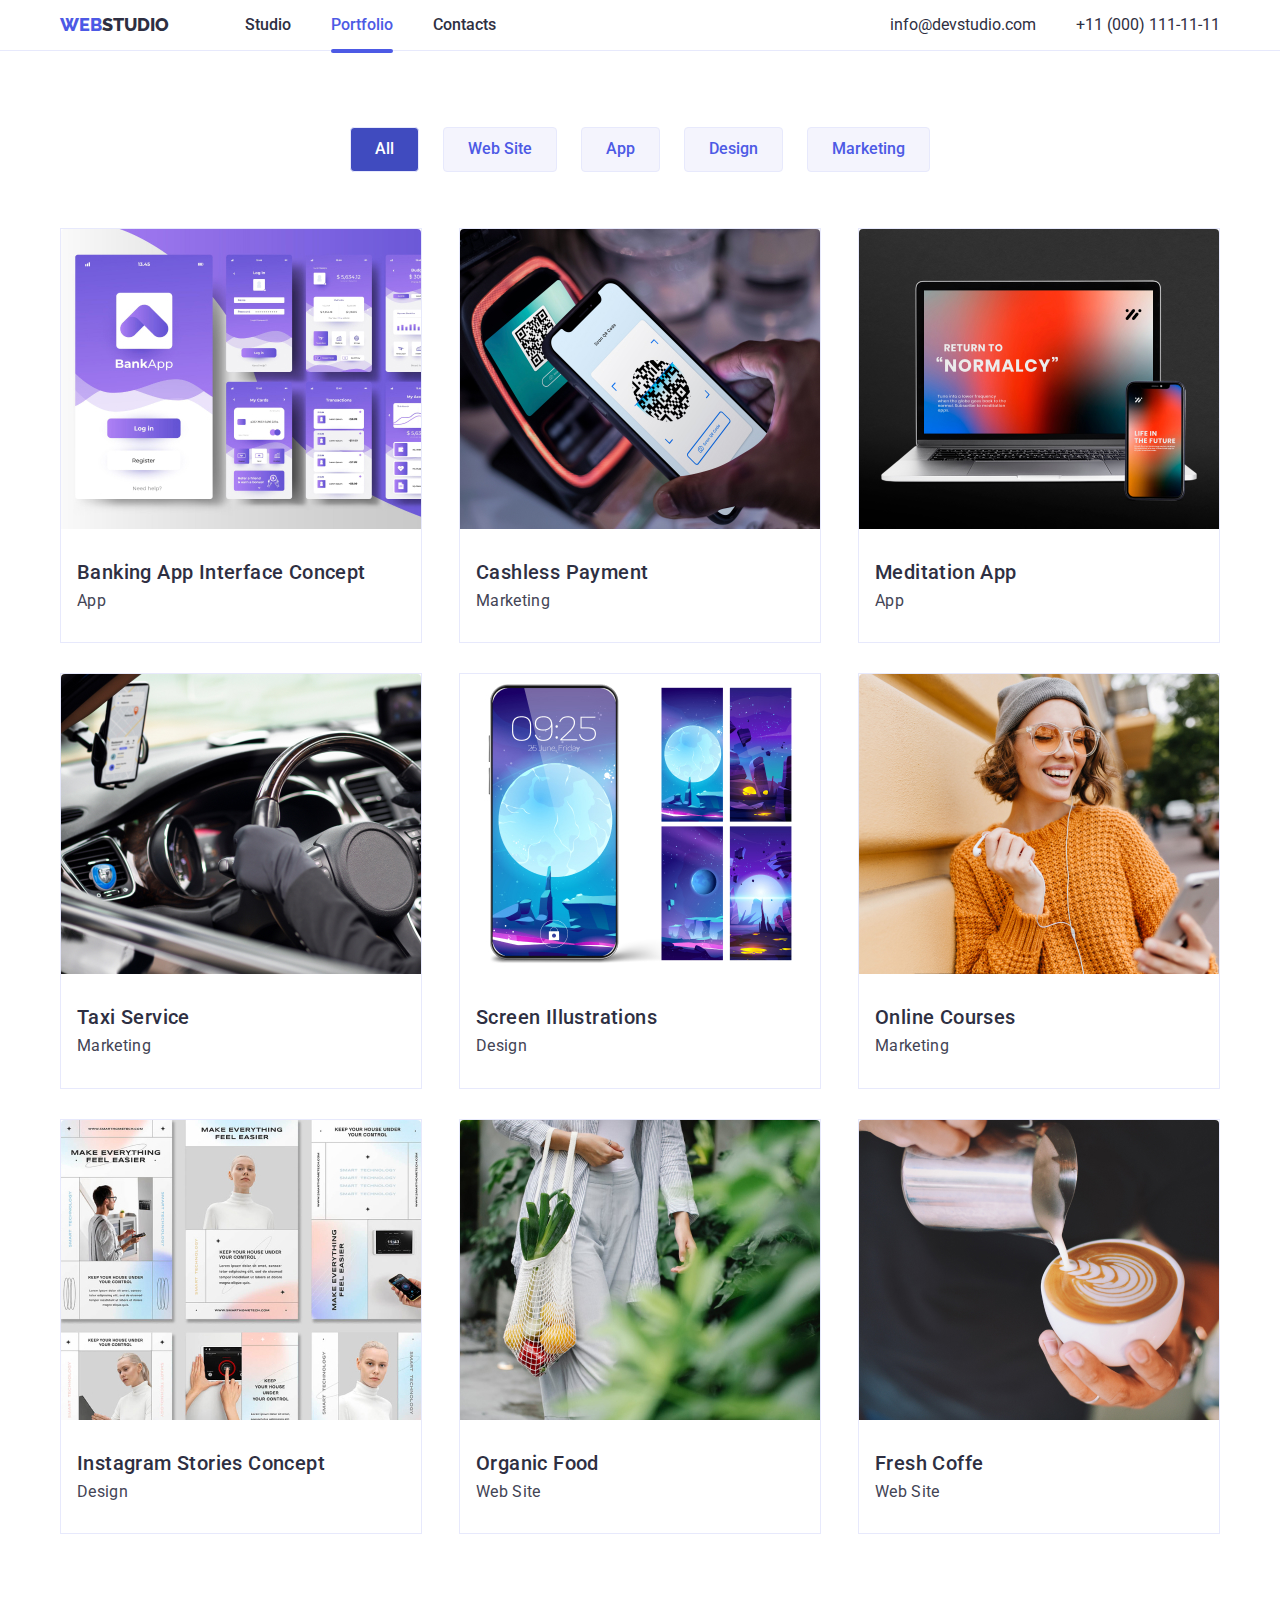
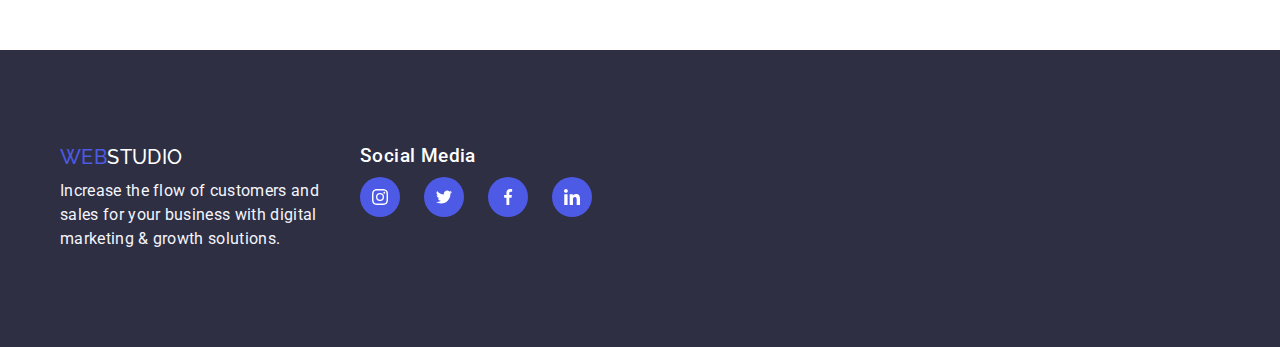
==== commit 5608dd00: "done" ====
--- a/portfolio.html
+++ b/portfolio.html
@@ -26,7 +26,7 @@
                     <li>
                         <a href="index.html">Studio</a>
                     </li>
-                    <li>
+                    <li class="active">
                         <a href="portfolio.html">Portfolio</a>
                     </li>
                     <li>
@@ -65,63 +65,108 @@
 
                 <ul class="portfolio-lists">
                     <li class="portfolio-list-item">
-                        <img src="images/portfolio1.jpg" alt="Portfolio image" />
+                        <figure class="portfolio-list-item-figure">
+                            <img src="images/portfolio1.jpg" alt="Portfolio image" />
+                            <figcaption>
+                                Lorem ipsum dolor sit amet consectetur adipisicing elit. Quisquam, voluptatum.
+                            </figcaption>
+                        </figure>
                         <div class="list-item-content">
                             <h3>Banking App Interface Concept</h3>
                             <p>App</p>
                         </div>
                     </li>
                     <li class="portfolio-list-item">
-                        <img src="images/portfolio2.jpg" alt="Portfolio image" />
+                        <figure class="portfolio-list-item-figure">
+                            <img src="images/portfolio2.jpg" alt="Portfolio image" />
+                            <figcaption>
+                                Lorem ipsum dolor sit amet consectetur adipisicing elit. Quisquam, voluptatum.
+                            </figcaption>
+                        </figure>
                         <div class="list-item-content">
                             <h3>Cashless Payment</h3>
                             <p>Marketing</p>
                         </div>
                     </li>
                     <li class="portfolio-list-item">
-                        <img src="images/portfolio3.jpg" alt="Portfolio image" />
+                        <figure class="portfolio-list-item-figure">
+                            <img src="images/portfolio3.jpg" alt="Portfolio image" />
+                            <figcaption>
+                                Lorem ipsum dolor sit amet consectetur adipisicing elit. Quisquam, voluptatum.
+                            </figcaption>
+                        </figure>
                         <div class="list-item-content">
                             <h3>Meditation App</h3>
                             <p>App</p>
                         </div>
                     </li>
                     <li class="portfolio-list-item">
-                        <img src="images/portfolio4.jpg" alt="Portfolio image" />
+                        <figure class="portfolio-list-item-figure">
+                            <img src="images/portfolio4.jpg" alt="Portfolio image" />
+                            <figcaption>
+                                Lorem ipsum dolor sit amet consectetur adipisicing elit. Quisquam, voluptatum.
+                            </figcaption>
+                        </figure>
                         <div class="list-item-content">
                             <h3>Taxi Service</h3>
                             <p>Marketing</p>
                         </div>
                     </li>
                     <li class="portfolio-list-item">
-                        <img src="images/portfolio5.jpg" alt="Portfolio image" />
+                        <figure class="portfolio-list-item-figure">
+                            <img src="images/portfolio5.jpg" alt="Portfolio image" />
+                            <figcaption>
+                                Lorem ipsum dolor sit amet consectetur adipisicing elit. Quisquam, voluptatum.
+                            </figcaption>
+                        </figure>
                         <div class="list-item-content">
                             <h3>Screen Illustrations</h3>
                             <p>Design</p>
                         </div>
                     </li>
                     <li class="portfolio-list-item">
-                        <img src="images/portfolio6.jpg" alt="Portfolio image" />
+                        <figure class="portfolio-list-item-figure">
+                            <img src="images/portfolio6.jpg" alt="Portfolio image" />
+                            <figcaption>
+                                Lorem ipsum dolor sit amet consectetur adipisicing elit. Quisquam, voluptatum.
+                            </figcaption>
+                        </figure>
                         <div class="list-item-content">
                             <h3>Online Courses</h3>
                             <p>Marketing</p>
                         </div>
                     </li>
                     <li class="portfolio-list-item">
-                        <img src="images/portfolio7.jpg" alt="Portfolio image" />
+                        <figure class="portfolio-list-item-figure">
+                            <img src="images/portfolio7.jpg" alt="Portfolio image" />
+                            <figcaption>
+                                Lorem ipsum dolor sit amet consectetur adipisicing elit. Quisquam, voluptatum.
+                            </figcaption>
+                        </figure>
                         <div class="list-item-content">
                             <h3>Instagram Stories Concept</h3>
                             <p>Design</p>
                         </div>
                     </li>
                     <li class="portfolio-list-item">
-                        <img src="images/portfolio8.jpg" alt="Portfolio image" />
+                        <figure class="portfolio-list-item-figure">
+                            <img src="images/portfolio8.jpg" alt="Portfolio image" />
+                            <figcaption>
+                                Lorem ipsum dolor sit amet consectetur adipisicing elit. Quisquam, voluptatum.
+                            </figcaption>
+                        </figure>
                         <div class="list-item-content">
                             <h3>Organic Food</h3>
                             <p>Web Site</p>
                         </div>
                     </li>
                     <li class="portfolio-list-item">
-                        <img src="images/portfolio9.jpg" alt="Portfolio image" />
+                        <figure class="portfolio-list-item-figure">
+                            <img src="images/portfolio9.jpg" alt="Portfolio image" />
+                            <figcaption>
+                                Lorem ipsum dolor sit amet consectetur adipisicing elit. Quisquam, voluptatum.
+                            </figcaption>
+                        </figure>
                         <div class="list-item-content">
                             <h3>Fresh Coffe</h3>
                             <p>Web Site</p>
--- a/css/styles.css
+++ b/css/styles.css
@@ -11,8 +11,8 @@
     --navybluemodal: #2E2F4266;
     --grey: #2E2F42B2;
     --diary: #FCFCFC;
-    --transition: 250ms ease-in-out;
-    --animation-timing-function: cubic-bezier(0.4, 0, 0.2, 1);
+    --transition-duration: 250ms;
+    --animation-timing-function: cubic-bezier(0, .76, .18, 1);
 }
 
 body {
@@ -54,6 +54,14 @@
     cursor: pointer;
 }
 
+figure{
+    margin: 0;
+}
+
+img{
+    display: block;
+}
+
 .header{
     width: 100%;
     border-bottom: 1px solid var(--cornflower);
@@ -66,7 +74,7 @@
     display: flex;
     justify-content: space-between;
     align-items: center;
-    padding: 2px 0px;
+    padding: 0 20px;
 }
 
 .header-nav{
@@ -104,25 +112,30 @@
 .nav-lists li::after{
     content: "";
     position: absolute;
-    bottom: -20px;
+    bottom: -19px;
     left: 0;
     width: 0%;
     height: 4px;
     border-radius: 2px;
     background: var(--iris);
-}
-
-.nav-lists li:hover::after{
-    width: 100%;
-}
-
-.nav-lists li a{
+    transition: width var(--transition-duration) var(--animation-timing-function);
+}
+
+.nav-lists li a {
+    font-size: 16px;
     font-weight: 500;
     color: var(--navyblue);
-}
-
-.nav-lists li a:hover{
+    transition: color var(--transition-duration) var(--animation-timing-function);
+}
+
+.nav-lists li:hover a, .nav-lists li:hover::after {
     color: var(--iris);
+    width: 100%;
+}
+
+.nav-lists li.active a, .nav-lists li.active::after {
+    color: var(--iris);
+    width: 100%;
 }
 
 .header-address {
@@ -134,6 +147,7 @@
 .header-address a {
     font-style: normal;
     color: var(--navyblue);
+    transition: color var(--transition-duration) var(--animation-timing-function);
 }
 
 .header-address a:hover {
@@ -178,12 +192,11 @@
     color: var(--white);
     background: var(--iris);
     box-shadow: 0px 4px 4px 0px rgba(0, 0, 0, 0.15);
-    transition: all 0.1s ease-in-out;
+    transition: all var(--transition-duration) var(--animation-timing-function);
 }
 
 .hero-container button:hover {
     background: var(--ocean);
-    color: var(--white);
 }
 
 .hero-container button:active {
@@ -197,14 +210,14 @@
 .about-container{
     max-width: 1200px;
     margin: 0 auto;
-    padding: 80px 0px;
+    padding: 80px 20px;
 }
 
 .about-lists{
     display: flex;
     justify-content: center;
     align-items: center;
-    gap: 40px;
+    gap: 30px;
 }
 
 .about-list-item {
@@ -244,7 +257,7 @@
 .services-container{
     max-width: 1200px;
     margin: 0 auto;
-    padding-bottom: 80px;
+    padding: 0 20px 80px;
 }
 
 .services-container h2{
@@ -278,7 +291,7 @@
 .teams-container{
     max-width: 1200px;
     margin: 0 auto;
-    padding: 80px 0px;
+    padding: 0 20px 80px;
 }
 
 .teams-container h2{
@@ -363,9 +376,14 @@
     height: 100%;
     background: var(--iris);
     border-radius: 50%;
+    transition: all var(--transition-duration) var(--animation-timing-function);
 }
 
 .teams-social-list li a:hover{
+    background: var(--ocean);
+}
+
+.teams-social-list li a:active{
     background: var(--green);
 }
 
@@ -380,7 +398,7 @@
 .customers-container{
     max-width: 1200px;
     margin: 0 auto;
-    padding: 80px 0px;
+    padding: 80px 20px;
 }
 
 .customers-container h2{
@@ -407,7 +425,7 @@
     display: flex;
     justify-content: center;
     align-items: center;
-    transition: border-color 0.1s ease-in-out;
+    transition: all var(--transition-duration) var(--animation-timing-function);
 }
 
 .customers-list-item:hover{
@@ -416,7 +434,7 @@
 
 .customers-list-item svg{
     fill: var(--lightslate);
-    transition: fill 0.1s ease-in-out;
+    transition: all var(--transition-duration) var(--animation-timing-function);
 }
 
 .customers-list-item:hover svg{
@@ -430,7 +448,7 @@
 .portfolio-container{
     max-width: 1200px;
     margin: 0 auto;
-    padding: 60px 0px;
+    padding: 60px 20px;
 }
 
 .portfolio-filter-lists{
@@ -449,7 +467,7 @@
     color: var(--iris);
     border: 1px solid var(--cornflower);
     background: var(--cloud);
-    transition: all 0.3s ease-in-out;
+    transition: all var(--transition-duration) var(--animation-timing-function);
 }
 
 .filter-list-item .filter-buttons:hover {
@@ -471,7 +489,7 @@
     display: flex;
     justify-content: space-between;
     align-items: center;
-    gap: 40px;
+    gap: 30px;
     flex-wrap: wrap;
     padding: 40px 0px;
 }
@@ -481,13 +499,47 @@
     flex-direction: column;
     background: var(--white);
     border: 1px solid var(--cornflower);
+    transition: box-shadow var(--transition-duration);
 }
 
 .portfolio-list-item:hover{
-    border: 1px solid var(--cloud);
-    box-shadow: 0px 2px 1px 0px rgba(46, 47, 66, 0.08),
-    0px 1px 1px 0px rgba(46, 47, 66, 0.16),
-    0px 1px 6px 0px rgba(46, 47, 66, 0.08);
+    box-shadow: 0px 0px 5px 3px rgba(0, 0, 0, 0.15);
+}
+
+.portfolio-list-item-figure{
+    position: relative;
+    overflow: hidden;
+}
+
+.portfolio-list-item-figure img{
+    width: 100%;
+    height: 100%;
+    object-fit: cover;
+    object-position: center;
+}
+
+.portfolio-list-item-figure figcaption{
+    position: absolute;
+    top: 0;
+    left: 0;
+    width: 100%;
+    height: 100%;
+    background: var(--iris);
+    border-radius: 4px 4px 0px 0px;
+    padding: 0 24px;
+    color: var(--white);
+    text-align: left;
+    display: flex;
+    justify-content: flex-start;
+    align-items: center;
+    line-height: 24px;
+    transition: transform var(--transition-duration) var(--animation-timing-function);
+    transform: translateY(100%);
+    will-change: transform;
+}
+
+.portfolio-list-item:hover figcaption{
+    transform: translateY(0%);
 }
 
 .portfolio-list-item img{
@@ -526,7 +578,7 @@
 .footer-container{
     max-width: 1200px;
     margin: 0 auto;
-    padding: 80px 0px;
+    padding: 80px 20px;
 }
 
 .footer-lists{
@@ -591,12 +643,89 @@
     align-items: center;
     background: var(--iris);
     border-radius: 50%;
+    transition: all var(--transition-duration) var(--animation-timing-function);
 }
 
 .footer-social-item a:hover{
+    background: var(--ocean);
+}
+
+.footer-social-item a:active{
     background: var(--green);
 }
 
 .footer-social-item a svg{
     fill: var(--white);
-}+}
+
+.modal{
+    position: fixed;
+    top: 0;
+    left: 0;
+    width: 100%;
+    height: 100%;
+    background: var(--navybluemodal);
+    display: flex;
+    justify-content: center;
+    align-items: center;
+    z-index: 999;
+    opacity: 1;
+    pointer-events: auto;
+    transition-property: visibility, opacity, transform;
+    transition-duration: var(--animation-timing-function);
+    transform: none;
+}
+
+.modal.is-hidden {
+    visibility: hidden;
+    opacity: 0;
+    pointer-events: none;
+    transform: scale(0.95);
+}
+
+.modal.is-hidden .modal-content{
+    transform: scale(0.95)
+}
+
+.modal-content{
+    width: 100%;
+    max-width: 528px;
+    height: 580px;
+    margin: 0 30px;
+    background: var(--white);
+    border-radius: 4px;
+    padding: 40px;
+    position: relative;
+    box-shadow: 0px 4px 4px 0px rgba(0, 0, 0, 0.15);
+    transform: none;
+    transition: transform var(--transition-duration) var(--animation-timing-function);
+}
+
+.modal-close{
+    position: absolute;
+    top: 0;
+    left: 100%;
+    width: 30px;
+    height: 30px;
+    border-radius: 50%;
+    padding: 8px;
+    cursor: pointer;
+    display: flex;
+    justify-content: center;
+    align-items: center;
+    background: var(--white);
+}
+
+.modal-close:hover{
+    background: var(--navyblue);
+}
+
+.modal-close svg{
+    fill: var(--navyblue);
+    transition: fill var(--transition-duration) var(--animation-timing-function);
+}
+
+.modal-close:hover svg{
+    fill: var(--white);
+}
+
